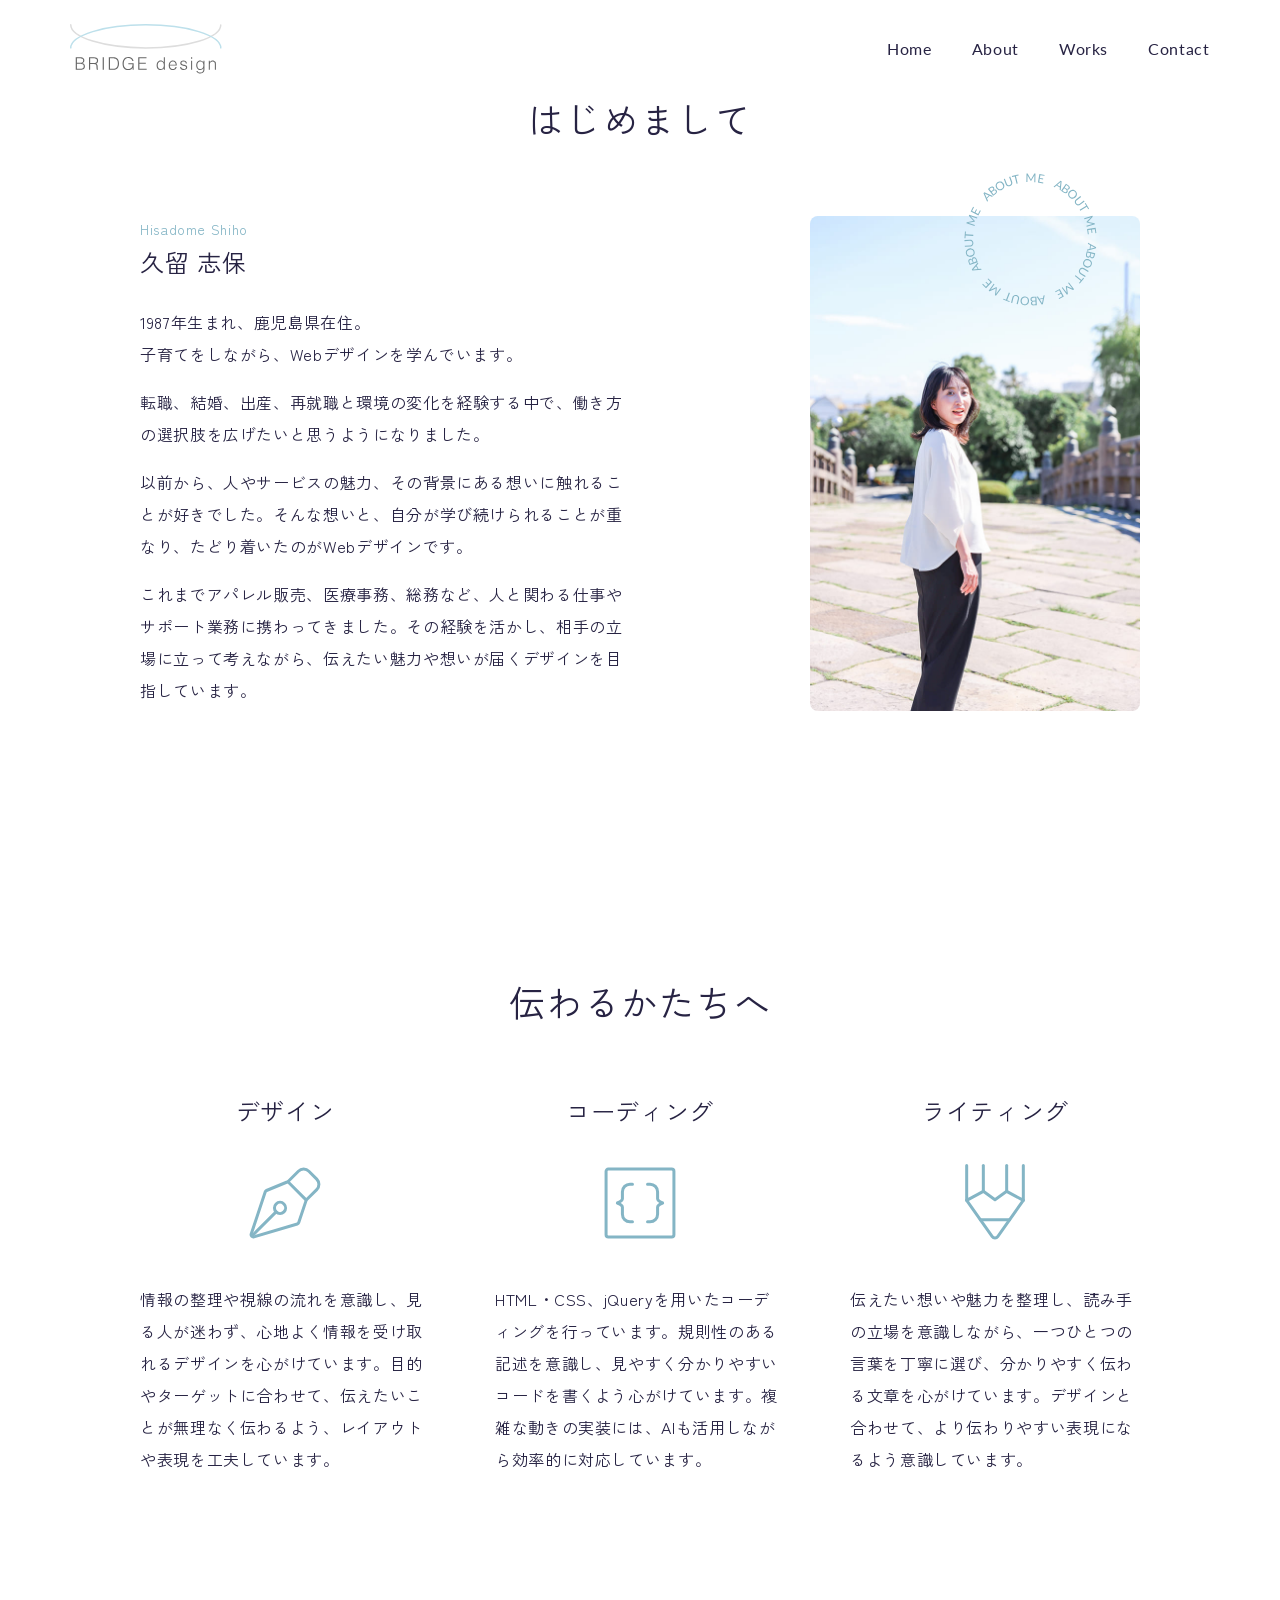
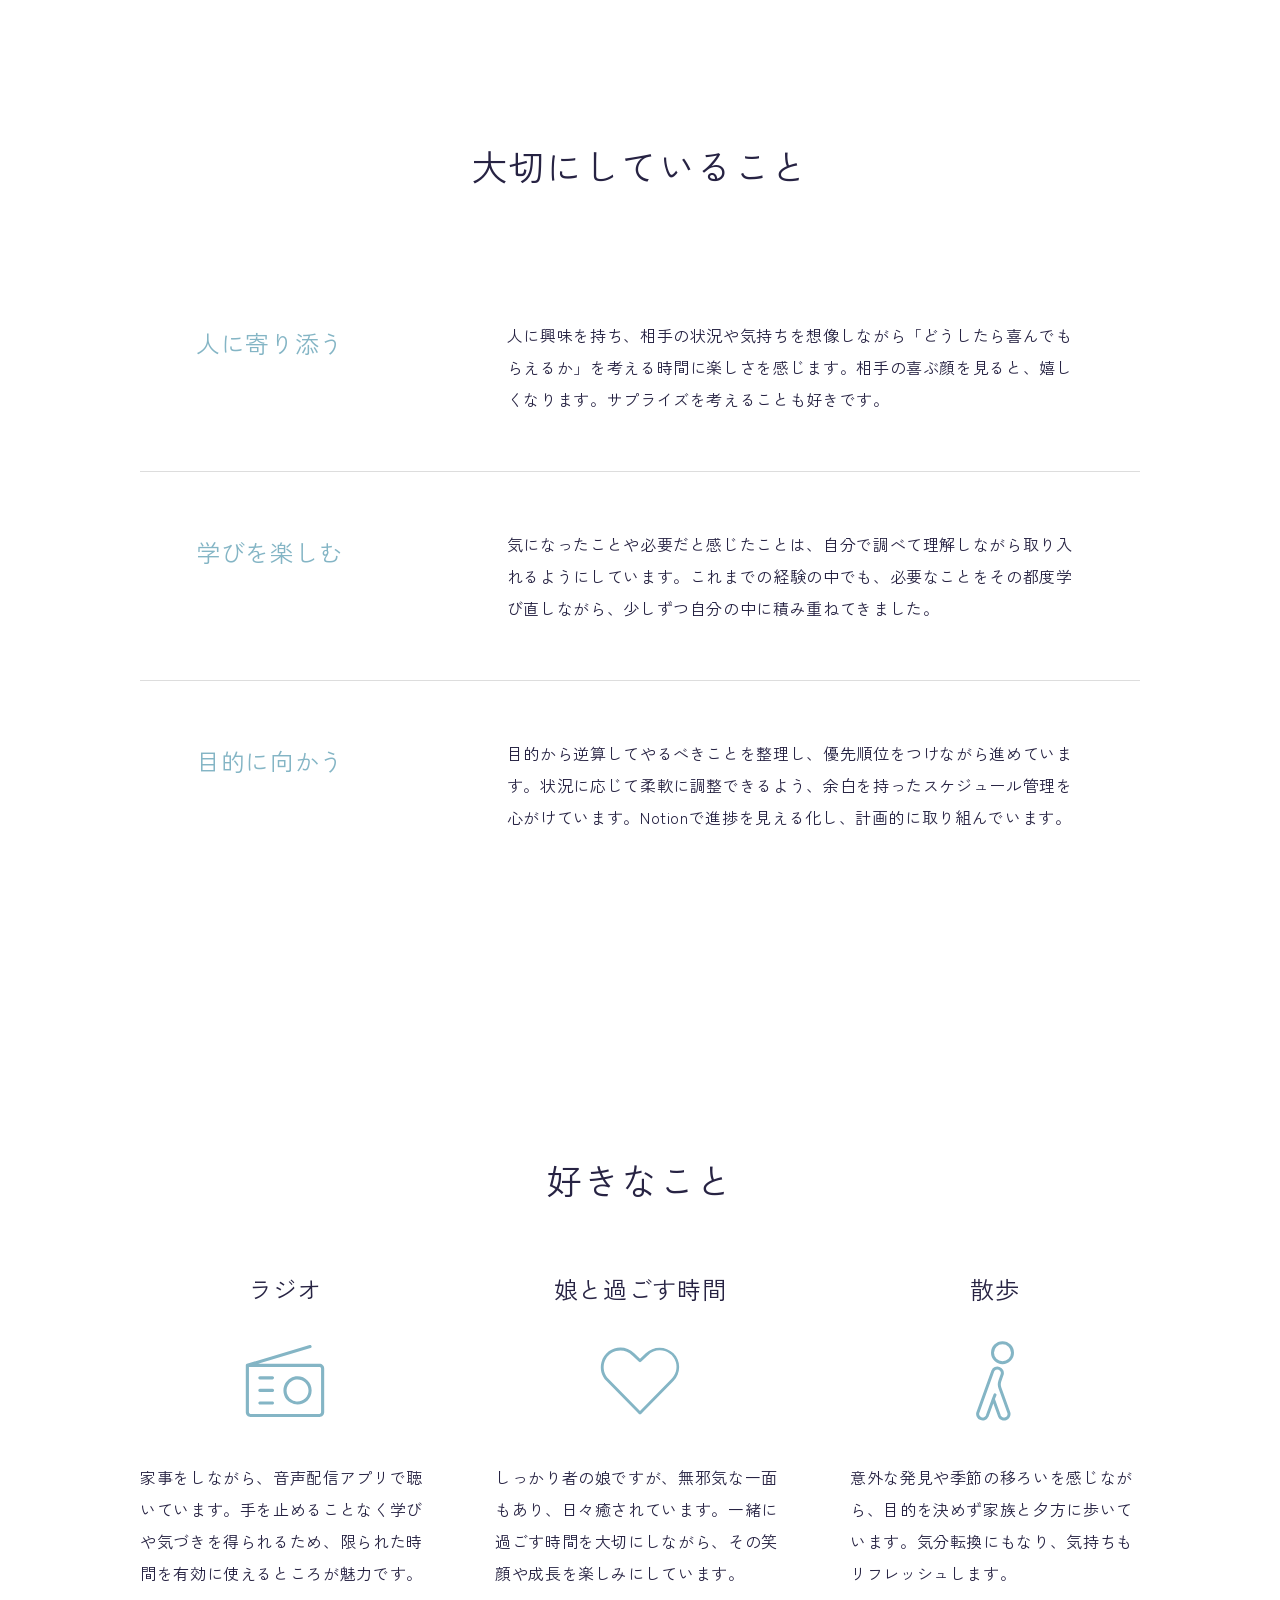
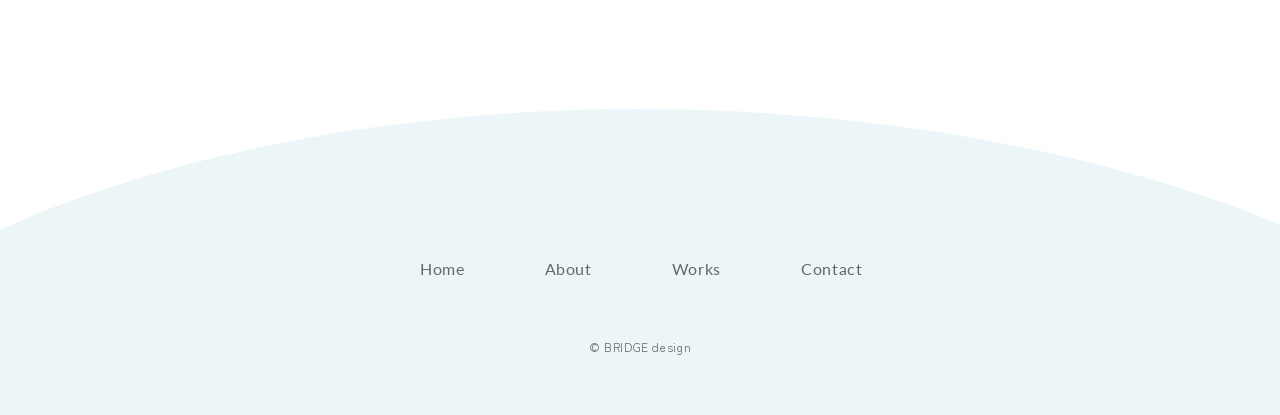
==== about.html @ 91ceded2 "20260708 PC版提出" ====
<!doctype html>
<html lang="ja">
  <head>
    <meta charset="UTF-8" />
    <meta name="viewport" content="width=device-width, initial-scale=1.0" />
    <title>BRIDGE design | portfolio</title>
    <link rel="preconnect" href="https://fonts.googleapis.com" />
    <link rel="preconnect" href="https://fonts.gstatic.com" crossorigin />
    <link rel="preconnect" href="https://fonts.googleapis.com" />
    <link rel="preconnect" href="https://fonts.gstatic.com" crossorigin />
    <link
      href="https://fonts.googleapis.com/css2?family=Lato:wght@300;400&family=Zen+Kaku+Gothic+New:wght@300;400;500&display=swap"
      rel="stylesheet"
    />
    <link rel="stylesheet" href="./css/reset.css" />
    <link rel="stylesheet" href="./css/style.css" />
  </head>

  <body>
    <header id="header">
      <h1 class="logo">
        <a href="./index.html"
          ><img src="./images/logo.svg" alt="BRIDGE design"
        /></a>
      </h1>
      <nav class="header__nav">
        <ul>
          <li><a href="index.html">Home</a></li>
          <li><a href="index.html#about">About</a></li>
          <li><a href="index.html#works">Works</a></li>
          <li><a href="index.html#contact">Contact</a></li>
        </ul>
      </nav>
      <div class="hamberger">
        <span></span>
      </div>
      <nav class="header__nav-sp">
        <ul>
          <li><a href="./index.html">Home</a></li>
          <li><a href="index.html#about">About</a></li>
          <li><a href="index.html#works">Works</a></li>
          <li><a href="index.html#contact">Contact</a></li>
        </ul>
      </nav>
    </header>

    <main>
      <section class="about">
        <h2 class="about__heading">はじめまして</h2>
        <div class="section__inner">
          <div class="about__box02">
            <p class="h3__sub">Hisadome Shiho</p>
            <h3 class="h3__name">久留 志保</h3>
            <p class="about__text02">
              1987年生まれ、鹿児島県在住。<br />子育てをしながら、Webデザインを学んでいます。
            </p>
            <br />
            <p class="about__text02">
              転職、結婚、出産、再就職と環境の変化を経験する中で、働き方の選択肢を広げたいと思うようになりました。
            </p>
            <br />
            <p class="about__text02">
              以前から、人やサービスの魅力、その背景にある想いに触れることが好きでした。そんな想いと、自分が学び続けられることが重なり、たどり着いたのがWebデザインです。
            </p>
            <br />
            <p class="about__text02">
              これまでアパレル販売、医療事務、総務など、人と関わる仕事やサポート業務に携わってきました。その経験を活かし、相手の立場に立って考えながら、伝えたい魅力や想いが届くデザインを目指しています。
            </p>
          </div>
          <img
            class="about__img02"
            src="./images/about02.jpg"
            alt="橋の上で振り返る女性デザイナーの全身写真"
          />
        </div>
        <img class="about__circle" src="./images/circle-about.svg" alt="">
      </section>
      <!-- ここまでabout -->

      <section>
        <h2 class="about__heading">伝わるかたちへ</h2>
        <div class="section__inner">
          <ul class="skill__list">
            <li class="skill__item">
              <h3>デザイン</h3>
              <img src="./images/icon_design.svg" alt="" />
              <p>
                情報の整理や視線の流れを意識し、見る人が迷わず、心地よく情報を受け取れるデザインを心がけています。目的やターゲットに合わせて、伝えたいことが無理なく伝わるよう、レイアウトや表現を工夫しています。
              </p>
            </li>
            <li class="skill__item">
              <h3>コーディング</h3>
              <img src="./images/icon_cording.svg" alt="" />
              <p>
                HTML・CSS、jQueryを用いたコーディングを行っています。規則性のある記述を意識し、見やすく分かりやすいコードを書くよう心がけています。複雑な動きの実装には、AIも活用しながら効率的に対応しています。
              </p>
            </li>
            <li class="skill__item">
              <h3>ライティング</h3>
              <img src="./images/icon_writing.svg" alt="" />
              <p>
                伝えたい想いや魅力を整理し、読み手の立場を意識しながら、一つひとつの言葉を丁寧に選び、分かりやすく伝わる文章を心がけています。デザインと合わせて、より伝わりやすい表現になるよう意識しています。
              </p>
            </li>
          </ul>
        </div>
      </section>
      <!-- ここまでskill -->

      <section>
        <h2 class="about__heading">大切にしていること</h2>
        <div class="section__inner">
          <ul class="important__list">
            <li class="important__item">
              <h3 class="important__h3">人に寄り添う</h3>
              <p>
                人に興味を持ち、相手の状況や気持ちを想像しながら「どうしたら喜んでもらえるか」を考える時間に楽しさを感じます。相手の喜ぶ顔を見ると、嬉しくなります。サプライズを考えることも好きです。
              </p>
            </li>
            <li class="important__item">
              <h3 class="important__h3">学びを楽しむ</h3>
              <p>
                気になったことや必要だと感じたことは、自分で調べて理解しながら取り入れるようにしています。これまでの経験の中でも、必要なことをその都度学び直しながら、少しずつ自分の中に積み重ねてきました。
              </p>
            </li>
            <li class="important__item">
              <h3 class="important__h3">目的に向かう</h3>
              <p>
                目的から逆算してやるべきことを整理し、優先順位をつけながら進めています。状況に応じて柔軟に調整できるよう、余白を持ったスケジュール管理を心がけています。Notionで進捗を見える化し、計画的に取り組んでいます。
              </p>
            </li>
          </ul>
        </div>
      </section>
      <!-- ここまでimportant -->

      <section id="favorite">
        <h2 class="about__heading">好きなこと</h2>
        <div class="section__inner">
          <ul class="favorite__list">
            <li class="favorite__item">
              <h3>ラジオ</h3>
              <img src="./images/icon_radio.svg" alt="" />
              <p>
                家事をしながら、音声配信アプリで聴いています。手を止めることなく学びや気づきを得られるため、限られた時間を有効に使えるところが魅力です。
              </p>
            </li>
            <li class="favorite__item">
              <h3>娘と過ごす時間</h3>
              <img src="./images/icon_heart.svg" alt="" />
              <p>
                しっかり者の娘ですが、無邪気な一面もあり、日々癒されています。一緒に過ごす時間を大切にしながら、その笑顔や成長を楽しみにしています。
              </p>
            </li>
            <li class="favorite__item">
              <h3>散歩</h3>
              <img src="./images/icon_walking.svg" alt="" />
              <p>
                意外な発見や季節の移ろいを感じながら、目的を決めず家族と夕方に歩いています。気分転換にもなり、気持ちもリフレッシュします。
              </p>
            </li>
          </ul>
        </div>
      </section>
      <!-- ここまでfavorite -->
    </main>

    <footer>
      <nav class="footer__nav">
        <ul>
          <li><a href="./index.html">Home</a></li>
          <li><a href="index.html#about">About</a></li>
          <li><a href="index.html#works">Works</a></li>
          <li><a href="index.html#contact">Contact</a></li>
        </ul>
      </nav>
      <p class="copy">©︎ BRIDGE design</p>
    </footer>
  </body>
</html>
---- css/style.css ----
@charset "UTF-8";

/* ====================
common
==================== */

:root {
  --base-color: #fff;
  --main-color: #272343;
  --accent-color: #84b5c5;
}

body {
  font-family: "Zen Kaku Gothic New", sans-serif;
  font-size: 16px;
  line-height: 2;
  letter-spacing: 0.04em;
  color: var(--main-color);
  background-color: var(--base-color);
}

h2 {
  font-family: "Lato", sans-serif;
  font-size: 40px;
  font-weight: 300;
  line-height: 1;
  text-align: center;
  color: var(--main-color);
}

h2::first-letter {
  color: var(--accent-color);
}

/* ------- footer ------- */

footer {
  height: 306px;
  background-image: url(/images/footer_pc.svg);
  background-repeat: no-repeat;
  background-position: center;
  background-size: cover;
}

.footer__nav ul {
  display: flex;
  gap: 80px;
  width: 440px;
  margin: 0 auto;
  padding-top: 152px;
  font-family: "Lato", sans-serif;
  color: #666;
}

.footer__nav li:hover {
  color: var(--accent-color);
}

.copy {
  padding-top: 64px;
  font-family: "Zen Kaku Gothic New", sans-serif;
  font-size: 12px;
  text-align: center;
  color: #666;
}
/* ここまでfooter */

/* ====================
PC index.html
==================== */

/* ------- loading ------- */

.text-loader {
  position: fixed;
  top: 0;
  left: 0;
  width: 100%;
  height: 100%;
  justify-content: center;
  background-color: var(--base-color);
  z-index: 10000;
  font-family: "Lato", sans-serif;
  font-size: 240px;
  font-weight: 300;
  color: var(--accent-color);
  display: flex;
  align-items: center;
  transition:
    opacity 0.5s ease,
    visibility 0.5s ease;
}

.text-loader.is-hidden {
  opacity: 0;
  visibility: hidden;
  pointer-events: none;
}

.text-loader::after {
  content: "";
  width: 24px;
  height: 24px;
  border-radius: 50%;
  background-color: currentColor;
  margin-left: 3px;
  animation: text-dot 2.8s infinite;
}

@keyframes text-dot {
  0%,
  20% {
    opacity: 0;
    transform: translateY(0);
  }
  40% {
    opacity: 1;
    transform: translateY(-5px);
  }
  60% {
    opacity: 1;
    transform: translateY(0);
  }
  80%,
  100% {
    opacity: 0;
  }
}

/* ここまでloading */

/* ------- header ------- */
#header {
  position: fixed;
  top: 0;
  left: 0;
  z-index: 9999;
  display: flex;
  justify-content: space-between;
  align-items: center;
  width: 100%;
  padding: 24px 5.5%;
}

.header__nav ul {
  display: flex;
  gap: 40px;
  font-family: "Lato", sans-serif;
  line-height: 1;
}

.link {
  position: relative;
  display: inline-block;
  /* ↑文字幅ちょうどの要素にする*/
  padding: 8px 0;
  /* ↑クリックしやすくする */
  color: var(--main-color);
}

.link::after {
  content: "";
  /* ↑実体のない箱＝下線 */
  position: absolute;
  left: 50%;
  /* ↑横方向のスタート地点を中心に */
  bottom: -1px;
  width: 0;
  /* ↑最初は見えない＝横幅ゼロ＝線が存在しない状態 */
  height: 1px;
  background-color: var(--accent-color);
  transition: width 0.3s ease;
  /* ↑なめらかに伸びる動き＝幅が 0 → 100% に変わるとき0.3秒かけてスッと広がる */
  transform: translateX(-50%);
  /* ↑-50%戻して真ん中を基準に配置 */
}

/* 下線の横幅を文字全体の幅まで広げる */
.link:hover::after {
  width: 100%;
}

.logo {
  width: 152px;
}

.header__nav-sp {
  display: none;
}

.hamberger {
  display: none;
}
/* ここまでheader */

/* ------- main-visual ------- */

.mv-wrap {
  position: relative;
  max-width: 1280px;
  margin: 100px 5.5% 0;
}

.main-visual {
  position: relative;
  overflow: hidden;
  border-radius: 16px;
  overflow: hidden;

  /* 追加：初期は非表示状態 */
  /* opacity: 0; 
  transform: translateY(30px);
  transition:;
  opacity 1.2s ease,
  transform 1.2s ease;*/
  /* ↑mvがふわっと現れる */
}

/* JSでこのクラスを付与すると表示される */
/* .main-visual.is-visible { 
  opacity: 1;
  transform: translateY(0);
}*/

.main-visual picture,
.main-visual img {
  display: block;
  width: 100%;
  margin-bottom: 362px;
}

.mv__catch-copy {
  display: block;
  background-color: var(--base-color);
  border-radius: 8px;
  padding: 32px 16px;
  color: var(--main-color);
  font-size: 40px;
  font-family: "Zen Kaku Gothic New", sans-serif;
  writing-mode: vertical-lr;
  letter-spacing: 0.04em;
  font-weight: 400;
  position: absolute;
  position: absolute;
  top: 62px;
  right: 65px;
}

.lead {
  position: absolute;
  top: 612px;
  left: -8px;
  z-index: 2;
}

.lead__text {
  font-size: 20px;
  line-height: 3;
  color: #333;
  padding: 20px;
  border-radius: 8px;
  background: #fff;
}

/* ここまでmain-visual */

/* ------- scroll ------- */

.scroll {
  position: absolute;
  top: 650px;
  right: -45px;
  transform: translateY(-50%);
  display: flex;
  flex-direction: column;
  align-items: center;
}

.scroll__text {
  writing-mode: vertical-rl;
  text-orientation: mixed;
  font-family: "Lato", sans-serif;
  font-size: 14px;
  letter-spacing: 0.04em;
  color: #666;
  margin-bottom: 10px;
}

.scroll__line {
  position: relative;
  width: 1px;
  height: 80px;
  overflow: hidden;
}

.scroll__line::before {
  content: "";
  position: absolute;
  top: 0;
  left: 0;
  width: 100%;
  height: 30px;
  background: #666;
  animation: scrollDown 2s ease-in-out infinite;
}

@keyframes scrollDown {
  0% {
    transform: translateY(-30px);
  }

  100% {
    transform: translateY(80px);
  }
}

/* ここまでscroll */

/* ------- about ------- */

#about,
#works {
  margin: 0 auto 272px;
}

.about__content {
  max-width: 1048px;
  margin: 0 auto;
  padding: 0 24px;
}

.about__h2 {
  margin-bottom: 112px;
}

.about__box01 {
  display: flex;
  justify-content: space-between;
  align-items: center;
  padding: 0 32px;
}

.about__box01 div {
  width: 50%;
}

.h3__sub {
  margin-bottom: 14px;
  font-size: 14px;
  line-height: 1;
  color: var(--accent-color);
}

.h3__name {
  margin-bottom: 32px;
  font-family: "Zen Kaku Gothic New", sans-serif;
  font-size: 24px;
  font-weight: 400;
  line-height: 1;
}

.about__text01 {
  line-height: 2;
  margin-bottom: 64px;
}

.about__btn {
  display: flex;
  margin-left: auto;
}

.about__btn-text {
  display: inline-block;
  transition: transform 0.3s ease;
}

.about__btn:hover .about__btn-text {
  transform: translateX(10px);
}

.about__btn img {
  display: block;
  width: 164px;
  margin-top: 8px;
}

.about__img01 {
  width: 32%;
  aspect-ratio: 2/3;
  border-radius: 8px;
}
/* ここまでabout */

/* ------- works ------- */

.works__h2 {
  margin-bottom: 168px;
}

.works__slider01 {
  display: flex;
  align-items: center;
  gap: 32px;
  max-width: 1440px;
  margin: 0 auto 72px;
  padding: 0 24px;
}

.works__list-slick {
  display: block;
  flex: 1; /* スライダーを残り幅いっぱいに広げる */
  min-width: 0; /* flexによる横幅の崩れを防ぐ */
  overflow: hidden; /* はみ出したスライドを隠す */
}

.works__list-slick .slick-slide {
  margin: 0 16px; /* スライド間の余白 */
}

.works__list-slick .slick-list {
  margin: 0 -16px; /* 左右の余白を相殺 */
  overflow: hidden;
}

.works__list-slick img {
  width: 100%;
  aspect-ratio: 3 / 2;
  object-fit: cover;
  border-radius: 8px;
}

.btn__arrow {
  position: relative;
  width: 40px;
  height: 40px;
  flex-shrink: 0; /* 矢印が縮まないようにする */
}

.btn__arrow .works__arrow,
.btn__arrow .hover__arrow {
  position: absolute;
  inset: 0; /* 親要素いっぱいに重ねる */
  width: 40px;
  height: 40px;
  transition: opacity 0.3s ease;
}

/* 通常時 */
.btn__arrow .works__arrow {
  opacity: 1;
}

.btn__arrow .hover__arrow {
  opacity: 0;
}

/* ホバー時 */
.btn__arrow:hover .works__arrow {
  opacity: 0;
}

.btn__arrow:hover .hover__arrow {
  opacity: 1;
}

.btn__primary {
  display: flex;
  justify-content: space-between;
  align-items: center;
  width: 193px;
  height: 48px;
  margin: 0 auto;
  padding: 16px 32px;
  border: 1px solid #84b5c5; /* ホバー時の縁取り用に追加 */
  border-radius: 40px;
  color: var(--base-color);
  background: var(--accent-color);
  transition: 0.3s;
  cursor: pointer; /* buttonはデフォルトでcursor: pointerだが明示しておくと安心 */
}

.btn__primary .btn__text {
  color: var(--base-color);
  transition: 0.3s;
}

.btn__primary img {
  width: 30px;
}

/* ホバー時 */
.btn__primary:hover {
  background: var(--base-color);
}

.btn__primary:hover .btn__text {
  color: var(--accent-color);
}

/* SVG切り替え */
.btn__primary .icon-blue {
  display: none;
}

.btn__primary:hover .icon-white {
  display: none;
}

.btn__primary:hover .icon-blue {
  display: block;
}

/* ここまでworks */

/* ------- contact ------- */

#contact {
  margin: 0 auto 152px;
}

.contact__content {
  max-width: 648px;
  margin: 0 auto;
  padding: 0 24px;
}

.contact__h2 {
  margin-bottom: 137px;
}

.contact__content p {
  line-height: 2;
  text-align: center;
  margin-bottom: 48px;
}

.form__group {
  display: flex;
  flex-direction: column;
  margin-bottom: 40px;
}

.form__group:nth-of-type(4) {
  margin-bottom: 72px;
}

label {
  margin-bottom: 8px;
}

input {
  padding: 10px 16px;
}
/* ここまでcontact */

/* ------- サンクスページ ------- */

.thanks {
  display: flex;
  flex-direction: column;
  align-items: center;
  justify-content: center;
  height: 100vh;
}

.thanks__h2 {
  margin: 120px 0 88px;
}

.thanks p {
  font-size: 24px;
  line-height: 2;
  text-align: center;
}

.thanks__text {
  display: flex;
  flex-direction: column;
  gap: 64px;
  margin-bottom: 64px;
}

.thanks img {
  display: block;
  width: 166px;
  height: 152px;
  margin: 0 auto;
}

/* ここまでサンクスページ */

/* ====================
PC about.html
==================== */

section {
  margin: 0 auto 272px;
}

.section__inner {
  max-width: 1048px;
  margin: 0 auto;
  padding: 0 24px;
  display: flex;
  justify-content: space-between;
  align-items: center;
}

/* ------- about ------- */

.about {
  margin-top: 100px;
}

.about__heading {
  font-family: "Zen Kaku Gothic New", sans-serif;
  font-size: 36px;
  font-weight: 400;
  line-height: 1;
  letter-spacing: 0.04em;
  color: var(--main-color);
  margin-bottom: 80px;
}

.about__heading:first-letter {
  color: var(--main-color);
}

.about__box02 {
  width: 49%;
}

.about__text02 {
  line-height: 2;
  margin-bottom: 0;
}

.about__img02 {
  width: 33%;
  aspect-ratio: 2/3;
  border-radius: 8px;
  position: relative;
}

.about__circle {
  width: 139px;
  height: 139px;
  position: absolute;
  top: 170px;
  right: 180px;
  animation: rotate 15s linear infinite;
}

@keyframes rotate {
  from {
    transform: rotate(0deg);
  }
  to {
    transform: rotate(360deg);
  }
}

/* ここまでabout */

/* ------- skill ------- */

.skill__list {
  display: flex;
  justify-content: space-between;
}

.skill__item {
  width: 29%;
}

.skill__item h3 {
  font-size: 24px;
  font-weight: 400;
  line-height: 1;
  margin-bottom: 40px;
  text-align: center;
}

.skill__item img {
  width: 100%;
  height: 80px;
  margin-bottom: 40px;
}

.skill__item p {
  line-height: 2;
}

/* ここまでskill */

/* ------- important ------- */

.important__item {
  display: flex;
  justify-content: space-between;
  padding: 56px;
  border-bottom: 1px solid #ddd;
}

.important__item:last-of-type {
  border-bottom: none;
}

.important__h3 {
  color: var(--accent-color);
  font-size: 24px;
  font-weight: 400;
  line-height: 2;
  width: 18%;
}

.important__item p {
  line-height: 2;
  width: 65%;
}

/* ここまでimportant */

/* ------- favorite ------- */

#favorite {
  margin: 0 auto 120px;
}

.favorite__list {
  display: flex;
  justify-content: space-between;
}

.favorite__item {
  width: 29%;
}

.favorite__item h3 {
  font-size: 24px;
  font-weight: 400;
  line-height: 1;
  margin-bottom: 40px;
  text-align: center;
}

.favorite__item img {
  width: 100%;
  height: 80px;
  margin-bottom: 40px;
}

.favorite__item p {
  line-height: 2;
}

/* ここまでfavorite */

/* ====================
PC works.html
==================== */

.works__all {
  max-width: 1048px;
  margin: 0 auto;
  display: flex;
  padding: 0 24px;
}

.works__heading {
  margin: 220px 0 112px;
}

.menu__list {
  position: fixed;
  top: 400px;
  left: 223px;
  display: flex;
  flex-direction: column;
  gap: 48px;
}

.menu__list li:hover {
  color: var(--accent-color);
}

.menu__title {
  color: var(--accent-color);
  font-size: 24px;
  font-weight: 400;
  margin-bottom: 40px;
}

.works__list {
  width: 100%;
  display: block;
  margin: 0 auto;
}

.works__list img {
  width: 100%;
  margin-bottom: 32px;
}

.mockup__link {
  display: block;
  overflow: hidden;
  height: 433px; /* 高さを固定 */
}

.mockup__link img {
  width: 100%;
  height: 100%;
  object-fit: cover; /* 縦横比を保ちながら枠を埋める */
  border-radius: 16px;
  transition: transform 0.3s ease;
}

.mockup__link:hover img {
  width: 100%;
  transform: scale(1.1);
}

.works__list p:not(.works__title) {
  line-height: 1;
  text-align: center;
  margin: 32px 0 120px;
}

.works__title {
  text-align: center;
  margin-top: 32px;
}

.works__list p:nth-of-type(4) {
  margin-bottom: 0;
}

.works__content {
  display: flex;
  flex-direction: column;
  gap: 168px;
  width: 65%;
  margin: 0 auto 144px;
}

.works__h1 {
  position: fixed;
  top: 380px;
  right: 210px;
  color: var(--accent-color);
  font-family: "Lato", sans-serif;
  font-size: 64px;
  font-weight: 300;
  writing-mode: vertical-lr;
  line-height: 1;
}

/* ====================
PC works 個別ページ
==================== */

/* ------- bridge-design ------- */

.works__slider02 {
  max-width: 1000px;
  margin: 0 auto 72px;
  border-radius: 16px;
}

.slick-initialized .slick-slide {
  border-radius: 16px;
}

/* ドット全体の配置 */
.slick-dots {
  display: flex;
  justify-content: center;
  gap: 32px;
  margin-top: 24px;
  padding: 0;
  list-style: none;
}

/* 各ドットのli要素 */
.slick-dots li {
  width: auto;
  height: auto;
  margin: 0;
}

/* デフォルトのbutton文字（数字）を消す */
.slick-dots li button {
  width: 10px;
  height: 10px;
  padding: 0;
  border-radius: 50%;
  background-color: #ddd;
  border: none;
  text-indent: -9999px; /* 中の数字を見えなくする */
  cursor: pointer;
  transition: background-color 0.3s ease;
}

/* デフォルトで付いている::before の飾り文字を消す */
.slick-dots li button::before {
  content: none;
}

/* アクティブなドットの色を変える */
.slick-dots li.slick-active button {
  background-color: #84b5c5;
}

/* ホバー時 */
.slick-dots li button:hover {
  background-color: #ddd;
}

.works__wrapper {
  max-width: 1048px;
  margin: 0 auto 48px;
  padding: 0 24px;
}

.works__item {
  display: flex;
  justify-content: space-between;
  padding: 48px;
  border-bottom: 1px solid #ddd;
}

dt {
  color: var(--accent-color);
  font-size: 20px;
  width: 20%;
  line-height: 2;
}

dd {
  width: 76%;
  line-height: 2;
}

.works__h3 {
  font-size: 24px;
  font-weight: 400;
  padding: 120px 0 48px;
  border-bottom: 1px solid #ddd;
}

.works__item:last-of-type {
  border-bottom: none;
}

.btn__secondary {
  display: flex;
  justify-content: space-between;
  align-items: center;
  width: 210px;
  height: 48px;
  margin: 0 auto 144px;
  padding: 16px 32px;
  border: 1px solid #84b5c5; /* ホバー時の縁取り用に追加 */
  border-radius: 40px;
  color: var(--accent-color);
  background: #fff;
  transition: 0.3s;
}

.btn__secondary img {
  width: 30px;
}

/* ホバー時 */
.btn__secondary:hover {
  background: #84b5c5;
}

.btn__secondary:hover a {
  color: var(--base-color);
}

/* SVG切り替え */
.btn__secondary .icon-white {
  display: none;
}

.btn__secondary:hover .icon-blue {
  display: none;
}

.btn__secondary:hover .icon-white {
  display: block;
}

/* ここまでbridge-design */

/* ------- website共通 ------- */

.works__scroll {
  display: flex;
  flex-direction: column;
  gap: 24px;
  width: 63px;
  margin: 0 auto 64px;
}

.works__scroll p {
  color: #666;
  font-size: 24px;
  line-height: 1;
}

.works__scroll img {
  width: 50px;
  height: 50px;
}

.scroll__img {
  max-width: 1000px;
  margin: 0 auto 120px;
  display: flex;
  gap: 96px;
}

.scroll__pc-wrap {
  border-radius: 20px;
  border: solid 10px #f2f2f2;
  aspect-ratio: 640 / 700;
  width: 73vw;
  overflow-y: scroll; /* スクロールは親(div)に指定 */
}

.scroll__sp-wrap {
  border-radius: 20px;
  border: solid 10px #f2f2f2;
  aspect-ratio: 270 / 700;
  width: 29vw;
  overflow-y: scroll; /* スクロールは親(div)に指定 */
}

.scroll__pc,
.scroll__sp {
  width: 100%;
  height: auto; /* 画像本来の縦横比を維持 → 枠より高くなる */
  display: block;
}

/* ここまでwebsite共通 */

/* ------- banner共通 ------- */

.mockup__banner {
  display: block;
  max-width: 1000px;
  border-radius: 16px;
  overflow: hidden;
  margin: 0 auto 72px;
}

.banner__rectangle,
.banner__square {
  display: block;
  max-width: 60%;
  margin: 0 auto 120px;
}

.banner__square {
  max-width: 35%;
}

/* ここまでbanner */

/* ====================
タブレット works.html
==================== */

@media (max-width: 1024px) {
  

}
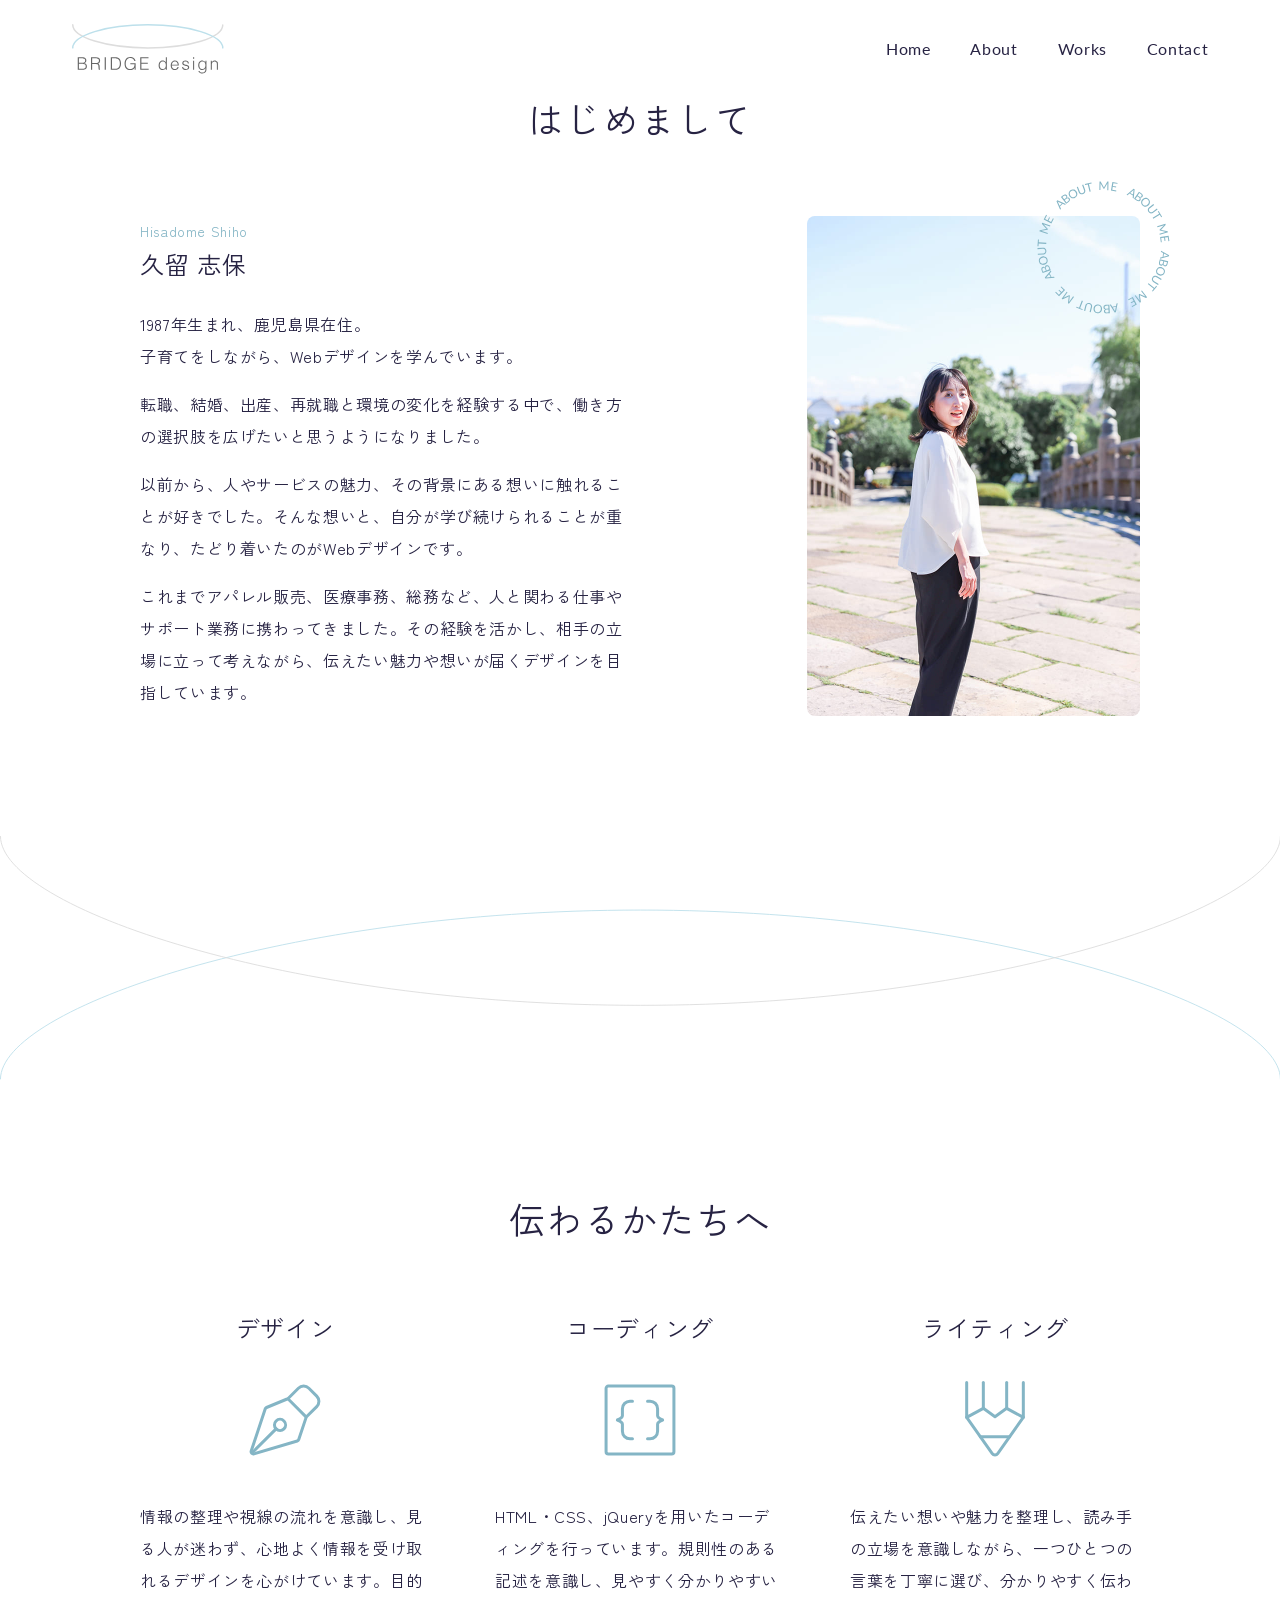
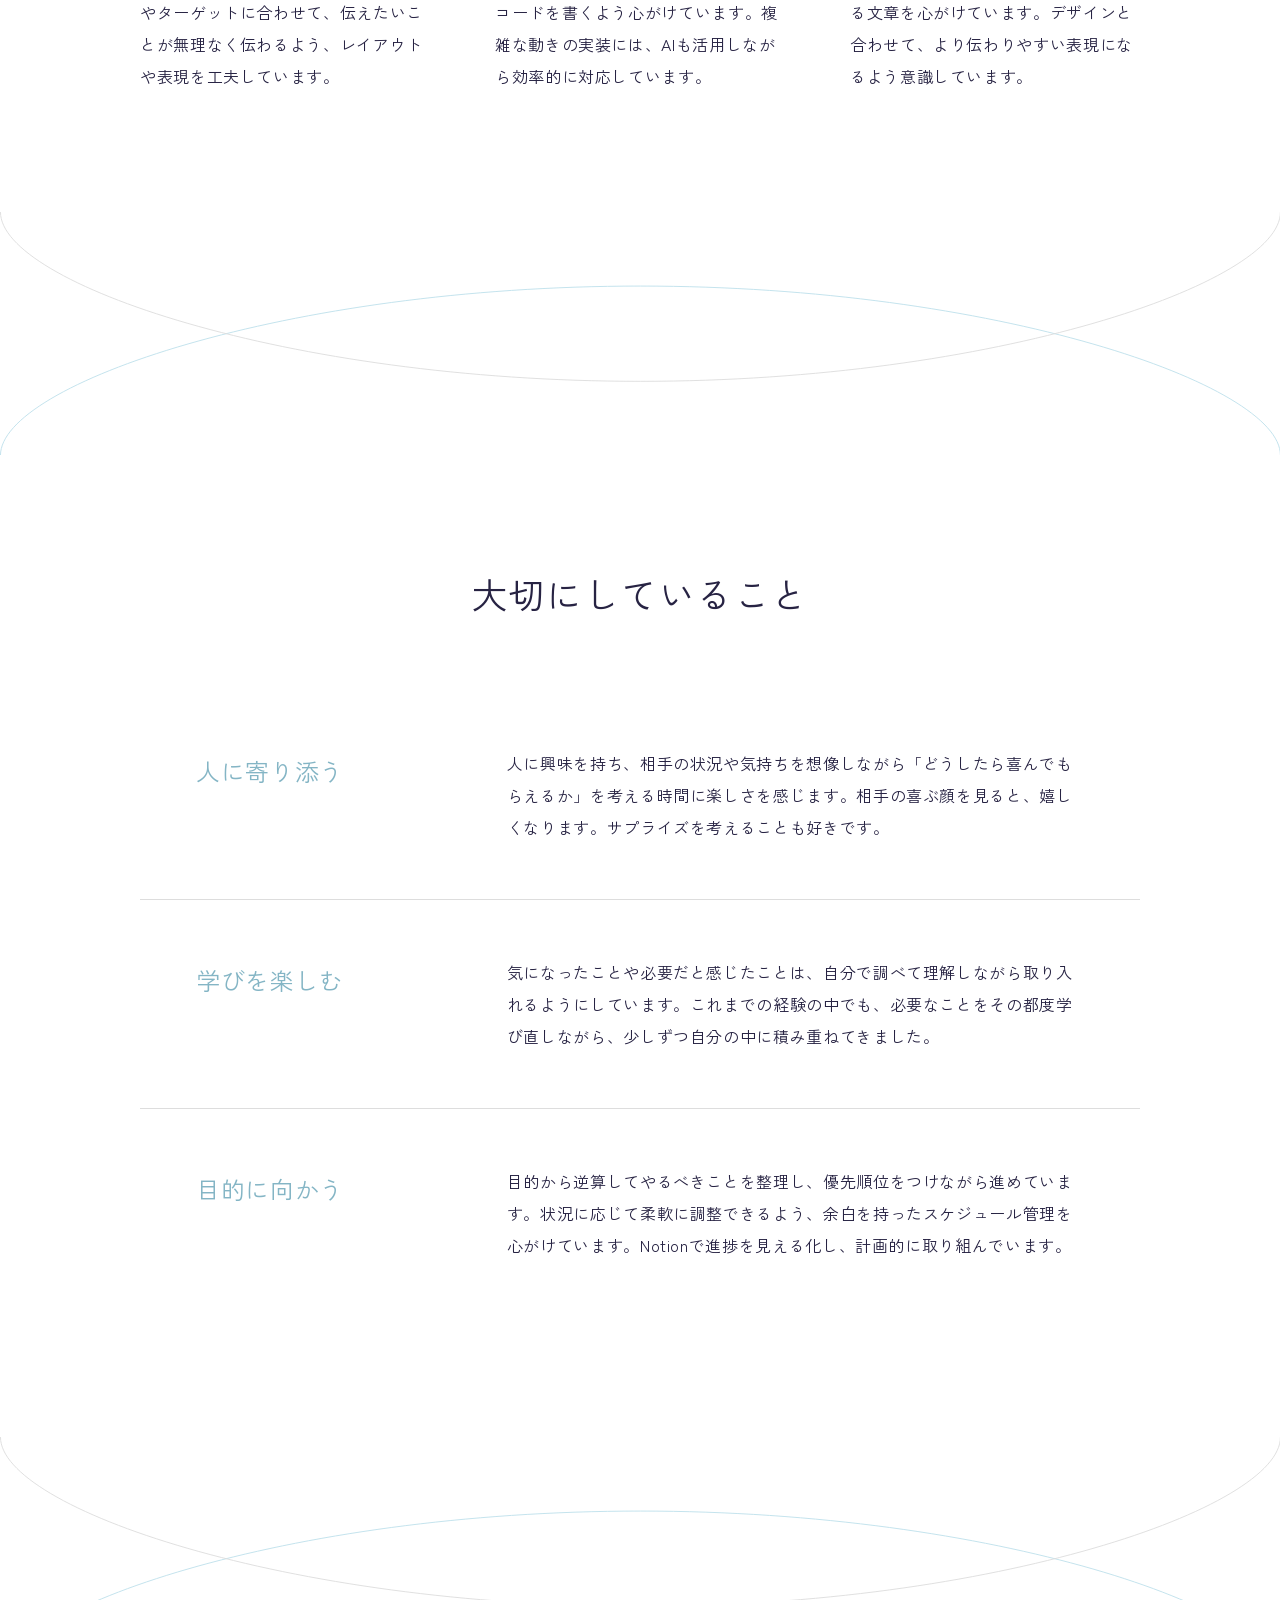
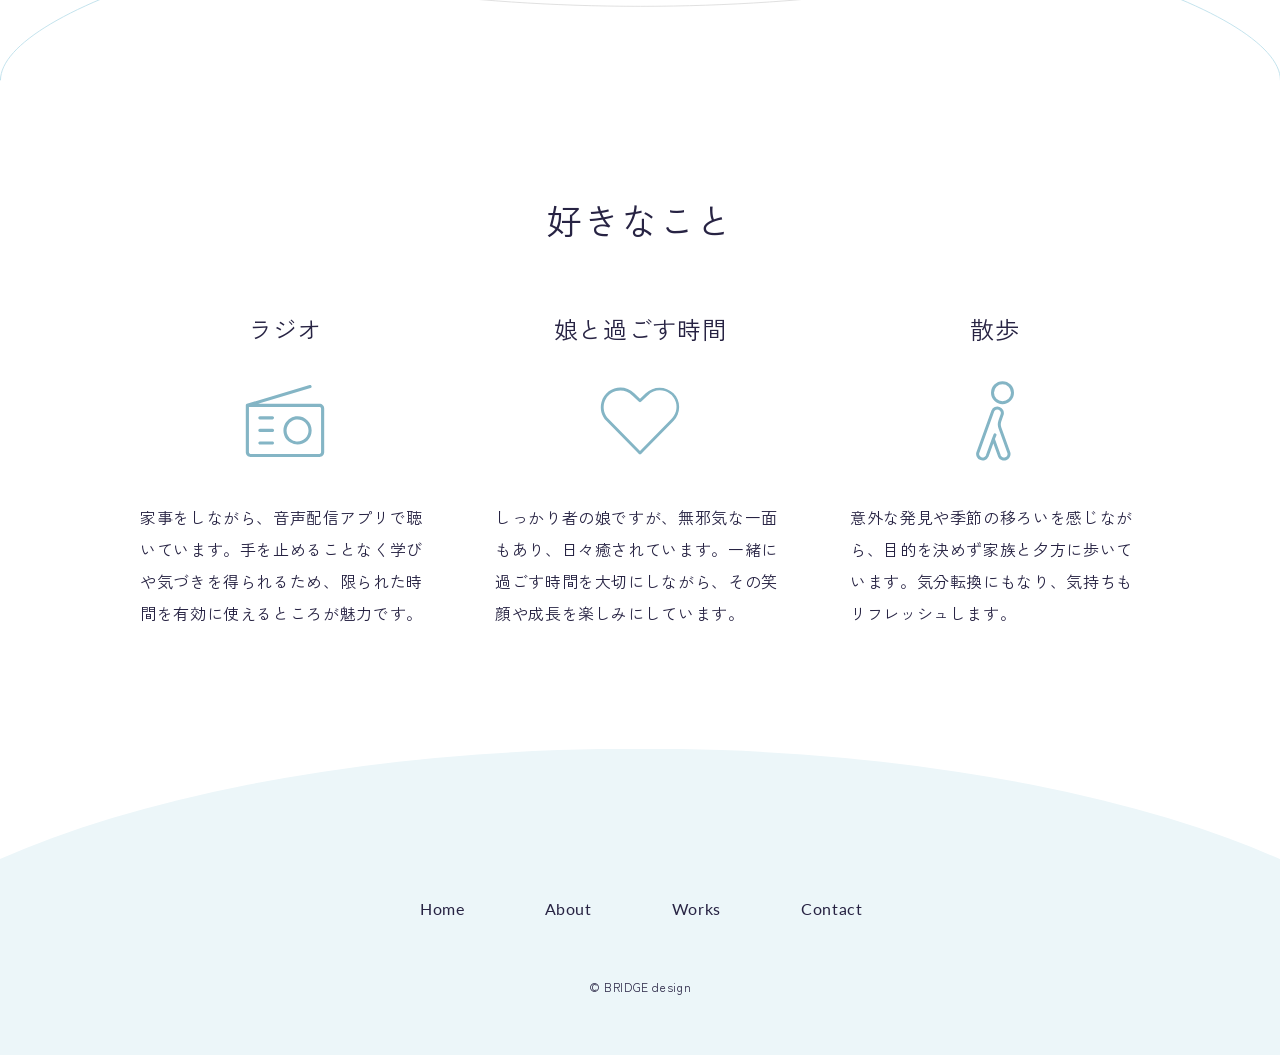
==== commit ab68af10: "20260717 SP版提出" ====
--- a/about.html
+++ b/about.html
@@ -14,9 +14,15 @@
     />
     <link rel="stylesheet" href="./css/reset.css" />
     <link rel="stylesheet" href="./css/style.css" />
+
+    <!-- fade-inのCDN -->
+    <link href="https://unpkg.com/aos@2.3.1/dist/aos.css" rel="stylesheet" />
+    <script src="https://unpkg.com/aos@2.3.1/dist/aos.js"></script>
+    <link rel="stylesheet" href="./css/style.css" />
   </head>
 
   <body>
+    <div id="cursor"></div>
     <header id="header">
       <h1 class="logo">
         <a href="./index.html"
@@ -25,141 +31,238 @@
       </h1>
       <nav class="header__nav">
         <ul>
-          <li><a href="index.html">Home</a></li>
-          <li><a href="index.html#about">About</a></li>
-          <li><a href="index.html#works">Works</a></li>
-          <li><a href="index.html#contact">Contact</a></li>
+          <li class="link"><a href="./index.html">Home</a></li>
+          <li class="link"><a href="./about.html">About</a></li>
+          <li class="link"><a href="./works.html">Works</a></li>
+          <li class="link"><a href="./index.html#contact">Contact</a></li>
         </ul>
       </nav>
-      <div class="hamberger">
+      <div class="hamburger">
         <span></span>
       </div>
       <nav class="header__nav-sp">
         <ul>
           <li><a href="./index.html">Home</a></li>
-          <li><a href="index.html#about">About</a></li>
-          <li><a href="index.html#works">Works</a></li>
-          <li><a href="index.html#contact">Contact</a></li>
+          <li><a href="./about.html">About</a></li>
+          <li><a href="./works.html">Works</a></li>
+          <li><a href="./index.html#contact">Contact</a></li>
         </ul>
       </nav>
     </header>
+    <!-- ここまでheader -->
 
     <main>
       <section class="about">
-        <h2 class="about__heading">はじめまして</h2>
-        <div class="section__inner">
-          <div class="about__box02">
-            <p class="h3__sub">Hisadome Shiho</p>
-            <h3 class="h3__name">久留 志保</h3>
-            <p class="about__text02">
-              1987年生まれ、鹿児島県在住。<br />子育てをしながら、Webデザインを学んでいます。
-            </p>
-            <br />
-            <p class="about__text02">
-              転職、結婚、出産、再就職と環境の変化を経験する中で、働き方の選択肢を広げたいと思うようになりました。
-            </p>
-            <br />
-            <p class="about__text02">
-              以前から、人やサービスの魅力、その背景にある想いに触れることが好きでした。そんな想いと、自分が学び続けられることが重なり、たどり着いたのがWebデザインです。
-            </p>
-            <br />
-            <p class="about__text02">
-              これまでアパレル販売、医療事務、総務など、人と関わる仕事やサポート業務に携わってきました。その経験を活かし、相手の立場に立って考えながら、伝えたい魅力や想いが届くデザインを目指しています。
-            </p>
+        <div data-aos="fade-up" data-aos-duration="1500">
+          <h2 class="about__heading">はじめまして</h2>
+          <div class="section__inner">
+            <div class="about__box02">
+              <p class="h3__sub">Hisadome Shiho</p>
+              <h3 class="h3__name">久留 志保</h3>
+              <p class="about__text02">
+                1987年生まれ、鹿児島県在住。<br />子育てをしながら、Webデザインを学んでいます。
+              </p>
+              <br />
+              <p class="about__text02">
+                転職、結婚、出産、再就職と環境の変化を経験する中で、働き方の選択肢を広げたいと思うようになりました。
+              </p>
+              <br />
+              <p class="about__text02">
+                以前から、人やサービスの魅力、その背景にある想いに触れることが好きでした。そんな想いと、自分が学び続けられることが重なり、たどり着いたのがWebデザインです。
+              </p>
+              <br />
+              <p class="about__text02">
+                これまでアパレル販売、医療事務、総務など、人と関わる仕事やサポート業務に携わってきました。その経験を活かし、相手の立場に立って考えながら、伝えたい魅力や想いが届くデザインを目指しています。
+              </p>
+            </div>
+            <div class="about__circle">
+              <img
+                class="about__img02"
+                src="./images/about02.jpg"
+                alt="橋の上で振り返る女性デザイナーの全身写真"
+              />
+              <div class="circle">
+                <img src="./images/circle-about.svg" alt="" />
+              </div>
+            </div>
           </div>
-          <img
-            class="about__img02"
-            src="./images/about02.jpg"
-            alt="橋の上で振り返る女性デザイナーの全身写真"
-          />
         </div>
-        <img class="about__circle" src="./images/circle-about.svg" alt="">
       </section>
       <!-- ここまでabout -->
 
+      <div class="arch-wrap">
+        <svg
+          width="1440"
+          height="274"
+          viewBox="0 0 1440 274"
+          fill="none"
+          xmlns="http://www.w3.org/2000/svg"
+        >
+          <path
+            class="arch-blue"
+            d="M1440.5 273.328C1440.5 193.624 1118.14 83.3281 720.5 83.3281C322.856 83.3281 0.5 193.624 0.5 273.328"
+            stroke="#BDE0EB"
+            stroke-width="1"
+            stroke-linecap="round"
+            pathLength="1"
+          />
+          <path
+            class="arch-grey"
+            d="M1440.5 0.5C1440.5 80.2037 1118.14 190.5 720.5 190.5C322.856 190.5 0.5 80.2037 0.5 0.5"
+            stroke="#DDDDDD"
+            stroke-width="1"
+            stroke-linecap="round"
+            pathLength="1"
+          />
+        </svg>
+      </div>
+      <!-- ここまでarch-wrap -->
+
       <section>
-        <h2 class="about__heading">伝わるかたちへ</h2>
-        <div class="section__inner">
-          <ul class="skill__list">
-            <li class="skill__item">
-              <h3>デザイン</h3>
-              <img src="./images/icon_design.svg" alt="" />
-              <p>
-                情報の整理や視線の流れを意識し、見る人が迷わず、心地よく情報を受け取れるデザインを心がけています。目的やターゲットに合わせて、伝えたいことが無理なく伝わるよう、レイアウトや表現を工夫しています。
-              </p>
-            </li>
-            <li class="skill__item">
-              <h3>コーディング</h3>
-              <img src="./images/icon_cording.svg" alt="" />
-              <p>
-                HTML・CSS、jQueryを用いたコーディングを行っています。規則性のある記述を意識し、見やすく分かりやすいコードを書くよう心がけています。複雑な動きの実装には、AIも活用しながら効率的に対応しています。
-              </p>
-            </li>
-            <li class="skill__item">
-              <h3>ライティング</h3>
-              <img src="./images/icon_writing.svg" alt="" />
-              <p>
-                伝えたい想いや魅力を整理し、読み手の立場を意識しながら、一つひとつの言葉を丁寧に選び、分かりやすく伝わる文章を心がけています。デザインと合わせて、より伝わりやすい表現になるよう意識しています。
-              </p>
-            </li>
-          </ul>
+        <div data-aos="fade-up" data-aos-duration="1500">
+          <h2 class="about__heading">伝わるかたちへ</h2>
+          <div class="section__inner">
+            <ul class="skill__list">
+              <li class="skill__item">
+                <h3>デザイン</h3>
+                <img src="./images/icon_design.svg" alt="" />
+                <p>
+                  情報の整理や視線の流れを意識し、見る人が迷わず、心地よく情報を受け取れるデザインを心がけています。目的やターゲットに合わせて、伝えたいことが無理なく伝わるよう、レイアウトや表現を工夫しています。
+                </p>
+              </li>
+              <li class="skill__item">
+                <h3>コーディング</h3>
+                <img src="./images/icon_cording.svg" alt="" />
+                <p>
+                  HTML・CSS、jQueryを用いたコーディングを行っています。規則性のある記述を意識し、見やすく分かりやすいコードを書くよう心がけています。複雑な動きの実装には、AIも活用しながら効率的に対応しています。
+                </p>
+              </li>
+              <li class="skill__item">
+                <h3>ライティング</h3>
+                <img src="./images/icon_writing.svg" alt="" />
+                <p>
+                  伝えたい想いや魅力を整理し、読み手の立場を意識しながら、一つひとつの言葉を丁寧に選び、分かりやすく伝わる文章を心がけています。デザインと合わせて、より伝わりやすい表現になるよう意識しています。
+                </p>
+              </li>
+            </ul>
+          </div>
         </div>
       </section>
       <!-- ここまでskill -->
 
+      <div class="arch-wrap">
+        <svg
+          width="1440"
+          height="274"
+          viewBox="0 0 1440 274"
+          fill="none"
+          xmlns="http://www.w3.org/2000/svg"
+        >
+          <path
+            class="arch-blue"
+            d="M1440.5 273.328C1440.5 193.624 1118.14 83.3281 720.5 83.3281C322.856 83.3281 0.5 193.624 0.5 273.328"
+            stroke="#BDE0EB"
+            stroke-width="1"
+            stroke-linecap="round"
+            pathLength="1"
+          />
+          <path
+            class="arch-grey"
+            d="M1440.5 0.5C1440.5 80.2037 1118.14 190.5 720.5 190.5C322.856 190.5 0.5 80.2037 0.5 0.5"
+            stroke="#DDDDDD"
+            stroke-width="1"
+            stroke-linecap="round"
+            pathLength="1"
+          />
+        </svg>
+      </div>
+      <!-- ここまでarch-wrap -->
+
       <section>
-        <h2 class="about__heading">大切にしていること</h2>
-        <div class="section__inner">
-          <ul class="important__list">
-            <li class="important__item">
-              <h3 class="important__h3">人に寄り添う</h3>
-              <p>
-                人に興味を持ち、相手の状況や気持ちを想像しながら「どうしたら喜んでもらえるか」を考える時間に楽しさを感じます。相手の喜ぶ顔を見ると、嬉しくなります。サプライズを考えることも好きです。
-              </p>
-            </li>
-            <li class="important__item">
-              <h3 class="important__h3">学びを楽しむ</h3>
-              <p>
-                気になったことや必要だと感じたことは、自分で調べて理解しながら取り入れるようにしています。これまでの経験の中でも、必要なことをその都度学び直しながら、少しずつ自分の中に積み重ねてきました。
-              </p>
-            </li>
-            <li class="important__item">
-              <h3 class="important__h3">目的に向かう</h3>
-              <p>
-                目的から逆算してやるべきことを整理し、優先順位をつけながら進めています。状況に応じて柔軟に調整できるよう、余白を持ったスケジュール管理を心がけています。Notionで進捗を見える化し、計画的に取り組んでいます。
-              </p>
-            </li>
-          </ul>
+        <div data-aos="fade-up" data-aos-duration="1500">
+          <h2 class="about__heading">大切にしていること</h2>
+          <div class="section__inner">
+            <ul class="important__list">
+              <li class="important__item">
+                <h3 class="important__h3">人に寄り添う</h3>
+                <p>
+                  人に興味を持ち、相手の状況や気持ちを想像しながら「どうしたら喜んでもらえるか」を考える時間に楽しさを感じます。相手の喜ぶ顔を見ると、嬉しくなります。サプライズを考えることも好きです。
+                </p>
+              </li>
+              <li class="important__item">
+                <h3 class="important__h3">学びを楽しむ</h3>
+                <p>
+                  気になったことや必要だと感じたことは、自分で調べて理解しながら取り入れるようにしています。これまでの経験の中でも、必要なことをその都度学び直しながら、少しずつ自分の中に積み重ねてきました。
+                </p>
+              </li>
+              <li class="important__item">
+                <h3 class="important__h3">目的に向かう</h3>
+                <p>
+                  目的から逆算してやるべきことを整理し、優先順位をつけながら進めています。状況に応じて柔軟に調整できるよう、余白を持ったスケジュール管理を心がけています。Notionで進捗を見える化し、計画的に取り組んでいます。
+                </p>
+              </li>
+            </ul>
+          </div>
         </div>
       </section>
       <!-- ここまでimportant -->
 
+      <div class="arch-wrap">
+        <svg
+          width="1440"
+          height="274"
+          viewBox="0 0 1440 274"
+          fill="none"
+          xmlns="http://www.w3.org/2000/svg"
+        >
+          <path
+            class="arch-blue"
+            d="M1440.5 273.328C1440.5 193.624 1118.14 83.3281 720.5 83.3281C322.856 83.3281 0.5 193.624 0.5 273.328"
+            stroke="#BDE0EB"
+            stroke-width="1"
+            stroke-linecap="round"
+            pathLength="1"
+          />
+          <path
+            class="arch-grey"
+            d="M1440.5 0.5C1440.5 80.2037 1118.14 190.5 720.5 190.5C322.856 190.5 0.5 80.2037 0.5 0.5"
+            stroke="#DDDDDD"
+            stroke-width="1"
+            stroke-linecap="round"
+            pathLength="1"
+          />
+        </svg>
+      </div>
+      <!-- ここまでarch-wrap -->
+
       <section id="favorite">
-        <h2 class="about__heading">好きなこと</h2>
-        <div class="section__inner">
-          <ul class="favorite__list">
-            <li class="favorite__item">
-              <h3>ラジオ</h3>
-              <img src="./images/icon_radio.svg" alt="" />
-              <p>
-                家事をしながら、音声配信アプリで聴いています。手を止めることなく学びや気づきを得られるため、限られた時間を有効に使えるところが魅力です。
-              </p>
-            </li>
-            <li class="favorite__item">
-              <h3>娘と過ごす時間</h3>
-              <img src="./images/icon_heart.svg" alt="" />
-              <p>
-                しっかり者の娘ですが、無邪気な一面もあり、日々癒されています。一緒に過ごす時間を大切にしながら、その笑顔や成長を楽しみにしています。
-              </p>
-            </li>
-            <li class="favorite__item">
-              <h3>散歩</h3>
-              <img src="./images/icon_walking.svg" alt="" />
-              <p>
-                意外な発見や季節の移ろいを感じながら、目的を決めず家族と夕方に歩いています。気分転換にもなり、気持ちもリフレッシュします。
-              </p>
-            </li>
-          </ul>
+        <div data-aos="fade-up" data-aos-duration="1500">
+          <h2 class="about__heading">好きなこと</h2>
+          <div class="section__inner">
+            <ul class="favorite__list">
+              <li class="favorite__item">
+                <h3>ラジオ</h3>
+                <img src="./images/icon_radio.svg" alt="" />
+                <p>
+                  家事をしながら、音声配信アプリで聴いています。手を止めることなく学びや気づきを得られるため、限られた時間を有効に使えるところが魅力です。
+                </p>
+              </li>
+              <li class="favorite__item">
+                <h3>娘と過ごす時間</h3>
+                <img src="./images/icon_heart.svg" alt="" />
+                <p>
+                  しっかり者の娘ですが、無邪気な一面もあり、日々癒されています。一緒に過ごす時間を大切にしながら、その笑顔や成長を楽しみにしています。
+                </p>
+              </li>
+              <li class="favorite__item">
+                <h3>散歩</h3>
+                <img src="./images/icon_walking.svg" alt="" />
+                <p>
+                  意外な発見や季節の移ろいを感じながら、目的を決めず家族と夕方に歩いています。気分転換にもなり、気持ちもリフレッシュします。
+                </p>
+              </li>
+            </ul>
+          </div>
         </div>
       </section>
       <!-- ここまでfavorite -->
@@ -169,12 +272,32 @@
       <nav class="footer__nav">
         <ul>
           <li><a href="./index.html">Home</a></li>
-          <li><a href="index.html#about">About</a></li>
-          <li><a href="index.html#works">Works</a></li>
-          <li><a href="index.html#contact">Contact</a></li>
+          <li><a href="./about.html">About</a></li>
+          <li><a href="./works.html">Works</a></li>
+          <li><a href="./index.html#contact">Contact</a></li>
         </ul>
       </nav>
       <p class="copy">©︎ BRIDGE design</p>
     </footer>
+
+    <!-- jQuery -->
+    <script src="https://cdn.jsdelivr.net/npm/jquery@3.6.4/dist/jquery.min.js"></script>
+
+    <script src="./js/main.js"></script>
+
+    <!-- ハンバーガーメニュー -->
+    <script>
+      $(function () {
+        $(".hamburger").click(function () {
+          $(".hamburger").toggleClass("open");
+          $(".header__nav-sp").fadeToggle();
+        });
+      });
+    </script>
+
+    <!-- fade-in -->
+    <script>
+      AOS.init();
+    </script>
   </body>
 </html>
--- a/css/style.css
+++ b/css/style.css
@@ -1,8 +1,51 @@
 @charset "UTF-8";
 
-/* ====================
+html {
+  scroll-behavior: smooth;
+}
+
+HTML CSS JSResult Skip Results Iframe EDIT ON body {
+  position: relative;
+  background: var(--base-color);
+  cursor: none; /*もともとあるカーソルは非表示に*/
+  height: 100vh;
+}
+
+#cursor {
+  position: fixed;
+  background: #aaa;
+  border-radius: 10px;
+  width: 10px;
+  height: 10px;
+  margin: -10px 0 0 -10px;
+  z-index: 9999;
+  pointer-events: none;
+  opacity: 0;
+  transition:
+    transform 0.3s ease,
+    background-color 0.3s ease; /* ふわっと変化させる */
+}
+
+*,
+*::before,
+*::after {
+  cursor: none;
+}
+
+/* ホバー時に付与するクラス */
+#cursor.is-hover {
+  transform: scale(7);
+  background: rgba(132, 181, 197, 0.5);
+}
+
+/* ========================================
 common
-==================== */
+======================================== */
+
+/* 横スクロール防止 */
+.page-wrap {
+  overflow-x: hidden;
+}
 
 :root {
   --base-color: #fff;
@@ -32,14 +75,115 @@
   color: var(--accent-color);
 }
 
+/* ------- heading-arch(見出しをアーチで囲む) ------- */
+
+.heading-arch,
+.heading-arch__banner {
+  position: relative;
+  width: 100%;
+  /* max-width: 1440px; */
+  margin: 0 auto;
+  display: flex;
+  align-items: center;
+  justify-content: center;
+}
+
+.heading-arch__bg {
+  position: absolute;
+  top: 50%;
+  left: 50%;
+  width: 100vw;
+  transform: translate(-50%, -50%);
+  pointer-events: none;
+  z-index: 0;
+}
+
+.heading-arch__bg svg {
+  display: block;
+  width: 100%;
+  height: auto;
+}
+
+.heading-arch h2,
+.heading-arch__banner h2 {
+  position: relative;
+  z-index: 1;
+  margin: 0; /* 元のh2のmarginは親.heading-arch(__banner)の余白で調整 */
+}
+
+.heading-arch__grey,
+.heading-arch__blue {
+  stroke-opacity: 1; /* 薄さはお好みで0.2〜0.5に調整 */
+  stroke-dasharray: 1;
+}
+
+.heading-arch__grey {
+  stroke-dashoffset: -1;
+  animation: drawGrey 1.2s ease-out 0s 1 forwards;
+  animation-play-state: paused; /* スクロールで見えるまで再生しない */
+}
+
+.heading-arch__blue {
+  stroke-dashoffset: 1;
+  animation: drawBlue 1.2s ease-out 1s 1 forwards;
+  animation-play-state: paused;
+}
+
+.heading-arch.is-animate .heading-arch__grey,
+.heading-arch.is-animate .heading-arch__blue,
+.heading-arch__banner.is-animate .heading-arch__grey,
+.heading-arch__banner.is-animate .heading-arch__blue {
+  animation-play-state: running;
+}
+
+@media (prefers-reduced-motion: reduce) {
+  .heading-arch__grey,
+  .heading-arch__blue {
+    animation: none;
+    stroke-dashoffset: 0;
+  }
+}
+
+/* ここまでheading-arch */
+
+/* ------- header ------- */
+#header {
+  position: fixed;
+  top: 0;
+  left: 0;
+  z-index: 9999;
+  display: flex;
+  justify-content: space-between;
+  align-items: center;
+  width: 100%;
+  padding: 24px 5.6%;
+}
+
+.header__nav ul {
+  display: flex;
+  gap: 40px;
+  font-family: "Lato", sans-serif;
+  line-height: 1;
+}
+
+.logo {
+  width: 152px;
+}
+
+.header__nav-sp,
+.hamburger {
+  display: none;
+}
+
+/* ここまでheader */
+
 /* ------- footer ------- */
 
 footer {
+  position: relative;
   height: 306px;
-  background-image: url(/images/footer_pc.svg);
-  background-repeat: no-repeat;
-  background-position: center;
-  background-size: cover;
+  background-color: #ecf6f9; /* 水色 */
+  clip-path: ellipse(65% 100% at 50% 100%);
 }
 
 .footer__nav ul {
@@ -49,25 +193,20 @@
   margin: 0 auto;
   padding-top: 152px;
   font-family: "Lato", sans-serif;
-  color: #666;
-}
-
-.footer__nav li:hover {
-  color: var(--accent-color);
+  color: var(--main-color);
 }
 
 .copy {
   padding-top: 64px;
-  font-family: "Zen Kaku Gothic New", sans-serif;
   font-size: 12px;
   text-align: center;
-  color: #666;
+  color: var(--main-color);
 }
 /* ここまでfooter */
 
-/* ====================
-PC index.html
-==================== */
+/* ========================================
+index.html
+======================================== */
 
 /* ------- loading ------- */
 
@@ -91,6 +230,11 @@
     visibility 0.5s ease;
 }
 
+/* 2回目以降(即座に消す)用:トランジションなし */
+.text-loader.no-transition {
+  transition: none !important;
+}
+
 .text-loader.is-hidden {
   opacity: 0;
   visibility: hidden;
@@ -127,78 +271,69 @@
   }
 }
 
+/* テキスト自体を前面に固定 */
+.text-loader > *:not(.loader-arch-bg) {
+  position: relative;
+}
+
+/* アーチの背景 */
+.loader-arch-bg {
+  position: absolute;
+  top: 50%;
+  left: 50%;
+  width: min(100vw, 100%);
+  transform: translate(-50%, -50%);
+  pointer-events: none;
+  z-index: -1;
+}
+
+.loader-arch-bg svg {
+  display: block;
+  width: 100vw;
+  height: auto;
+}
+
+.loader-arch-grey,
+.loader-arch-blue {
+  stroke-opacity: 1;
+  stroke-dasharray: 1;
+}
+
+.loader-arch-grey {
+  stroke-dashoffset: -1;
+  animation: drawGrey 1.2s ease-out 0.3s 1 forwards;
+}
+
+.loader-arch-blue {
+  stroke-dashoffset: 1;
+  animation: drawBlue 1.2s ease-out 1.3s 1 forwards;
+}
+
+@media (prefers-reduced-motion: reduce) {
+  .loader-arch-grey,
+  .loader-arch-blue {
+    animation: none;
+    stroke-dashoffset: 0;
+  }
+}
+
 /* ここまでloading */
-
-/* ------- header ------- */
-#header {
-  position: fixed;
-  top: 0;
-  left: 0;
-  z-index: 9999;
-  display: flex;
-  justify-content: space-between;
-  align-items: center;
-  width: 100%;
-  padding: 24px 5.5%;
-}
-
-.header__nav ul {
-  display: flex;
-  gap: 40px;
-  font-family: "Lato", sans-serif;
-  line-height: 1;
-}
-
-.link {
-  position: relative;
-  display: inline-block;
-  /* ↑文字幅ちょうどの要素にする*/
-  padding: 8px 0;
-  /* ↑クリックしやすくする */
-  color: var(--main-color);
-}
-
-.link::after {
-  content: "";
-  /* ↑実体のない箱＝下線 */
-  position: absolute;
-  left: 50%;
-  /* ↑横方向のスタート地点を中心に */
-  bottom: -1px;
-  width: 0;
-  /* ↑最初は見えない＝横幅ゼロ＝線が存在しない状態 */
-  height: 1px;
-  background-color: var(--accent-color);
-  transition: width 0.3s ease;
-  /* ↑なめらかに伸びる動き＝幅が 0 → 100% に変わるとき0.3秒かけてスッと広がる */
-  transform: translateX(-50%);
-  /* ↑-50%戻して真ん中を基準に配置 */
-}
-
-/* 下線の横幅を文字全体の幅まで広げる */
-.link:hover::after {
-  width: 100%;
-}
-
-.logo {
-  width: 152px;
-}
-
-.header__nav-sp {
-  display: none;
-}
-
-.hamberger {
-  display: none;
-}
-/* ここまでheader */
 
 /* ------- main-visual ------- */
 
 .mv-wrap {
   position: relative;
   max-width: 1280px;
-  margin: 100px 5.5% 0;
+  width: 90%;
+  margin: 100px auto 0;
+}
+
+.sp-br {
+  display: none;
+}
+
+.lead__text .spBr {
+  display: block;
 }
 
 .main-visual {
@@ -206,27 +341,16 @@
   overflow: hidden;
   border-radius: 16px;
   overflow: hidden;
-
-  /* 追加：初期は非表示状態 */
-  /* opacity: 0; 
-  transform: translateY(30px);
-  transition:;
-  opacity 1.2s ease,
-  transform 1.2s ease;*/
-  /* ↑mvがふわっと現れる */
-}
-
-/* JSでこのクラスを付与すると表示される */
-/* .main-visual.is-visible { 
-  opacity: 1;
-  transform: translateY(0);
-}*/
+}
 
 .main-visual picture,
 .main-visual img {
   display: block;
   width: 100%;
   margin-bottom: 362px;
+  height: 648px;
+  object-fit: cover;
+  border-radius: 16px;
 }
 
 .mv__catch-copy {
@@ -236,11 +360,9 @@
   padding: 32px 16px;
   color: var(--main-color);
   font-size: 40px;
-  font-family: "Zen Kaku Gothic New", sans-serif;
   writing-mode: vertical-lr;
   letter-spacing: 0.04em;
   font-weight: 400;
-  position: absolute;
   position: absolute;
   top: 62px;
   right: 65px;
@@ -256,7 +378,7 @@
 .lead__text {
   font-size: 20px;
   line-height: 3;
-  color: #333;
+  color: var(--main-color);
   padding: 20px;
   border-radius: 8px;
   background: #fff;
@@ -282,7 +404,7 @@
   font-family: "Lato", sans-serif;
   font-size: 14px;
   letter-spacing: 0.04em;
-  color: #666;
+  color: var(--main-color);
   margin-bottom: 10px;
 }
 
@@ -300,7 +422,7 @@
   left: 0;
   width: 100%;
   height: 30px;
-  background: #666;
+  background: var(--main-color);
   animation: scrollDown 2s ease-in-out infinite;
 }
 
@@ -321,6 +443,10 @@
 #about,
 #works {
   margin: 0 auto 272px;
+}
+
+.about .section__inner {
+  position: relative;
 }
 
 .about__content {
@@ -338,6 +464,7 @@
   justify-content: space-between;
   align-items: center;
   padding: 0 32px;
+  margin-top: 112px;
 }
 
 .about__box01 div {
@@ -353,7 +480,6 @@
 
 .h3__name {
   margin-bottom: 32px;
-  font-family: "Zen Kaku Gothic New", sans-serif;
   font-size: 24px;
   font-weight: 400;
   line-height: 1;
@@ -386,7 +512,7 @@
 
 .about__img01 {
   width: 32%;
-  aspect-ratio: 2/3;
+  aspect-ratio: 2 / 3;
   border-radius: 8px;
 }
 /* ここまでabout */
@@ -402,7 +528,7 @@
   align-items: center;
   gap: 32px;
   max-width: 1440px;
-  margin: 0 auto 72px;
+  margin: 168px auto 72px;
   padding: 0 24px;
 }
 
@@ -515,6 +641,7 @@
 /* ------- contact ------- */
 
 #contact {
+  scroll-margin-top: 100px;
   margin: 0 auto 152px;
 }
 
@@ -531,7 +658,7 @@
 .contact__content p {
   line-height: 2;
   text-align: center;
-  margin-bottom: 48px;
+  margin: 137px 0 48px;
 }
 
 .form__group {
@@ -545,12 +672,38 @@
 }
 
 label {
+  display: block;
   margin-bottom: 8px;
+  color: var(--main-color);
+  font-size: 16px;
+  font-weight: 400;
+  letter-spacing: 0.04em;
 }
 
 input {
+  height: 40px;
+}
+
+textarea {
+  height: 128px;
+}
+
+input,
+textarea {
   padding: 10px 16px;
-}
+  box-sizing: border-box;
+  font-size: 16px;
+  font-family: inherit;
+  line-height: 1;
+}
+
+input::placeholder,
+textarea::placeholder {
+  color: #ddd;
+  opacity: 1; /* Safari対策 */
+  letter-spacing: 0.04em;
+}
+
 /* ここまでcontact */
 
 /* ------- サンクスページ ------- */
@@ -589,13 +742,17 @@
 
 /* ここまでサンクスページ */
 
-/* ====================
-PC about.html
-==================== */
-
+/* ========================================
+about.html
+======================================== */
+
+/* ------- common ------- */
+
+/*  
 section {
   margin: 0 auto 272px;
-}
+/* }
+ */
 
 .section__inner {
   max-width: 1048px;
@@ -636,18 +793,21 @@
 }
 
 .about__img02 {
-  width: 33%;
-  aspect-ratio: 2/3;
+  width: 333px;
   border-radius: 8px;
+  height: 500px;
+}
+
+.about__circle {
   position: relative;
 }
 
-.about__circle {
+.circle {
   width: 139px;
   height: 139px;
   position: absolute;
-  top: 170px;
-  right: 180px;
+  top: -38px;
+  right: -33px;
   animation: rotate 15s linear infinite;
 }
 
@@ -661,6 +821,71 @@
 }
 
 /* ここまでabout */
+
+/* ------- arch-wrap ------- */
+
+.arch-wrap {
+  width: 100%;
+  /* max-width: 1440px; */
+  margin: 120px auto;
+}
+
+svg {
+  display: block;
+  width: 100%;
+  height: auto;
+}
+
+/* グレーのアーチ：左から先に出現 */
+.arch-grey {
+  stroke-dasharray: 1;
+  stroke-dashoffset: -1; /* パスは右→左方向に定義されているため、
+                               負のオフセットで逆方向（左から右へ）に描画させる */
+  animation: drawGrey 1.2s ease-out 0s 1 forwards;
+  animation-play-state: paused; /* ← 追加：見えるまで再生しない */
+}
+
+/* 青のアーチ：後から右から出現 */
+.arch-blue {
+  stroke-dasharray: 1;
+  stroke-dashoffset: 1; /* パスの定義方向どおり、右から左へ描画 */
+  animation: drawBlue 1.2s ease-out 1s 1 forwards;
+  animation-play-state: paused; /* ← 追加 */
+}
+
+/* JSでこのクラスが付いたら再生開始 */
+.arch-wrap.is-animate .arch-grey,
+.arch-wrap.is-animate .arch-blue {
+  animation-play-state: running;
+}
+
+@keyframes drawGrey {
+  from {
+    stroke-dashoffset: -1;
+  }
+  to {
+    stroke-dashoffset: 0;
+  }
+}
+
+@keyframes drawBlue {
+  from {
+    stroke-dashoffset: 1;
+  }
+  to {
+    stroke-dashoffset: 0;
+  }
+}
+
+@media (prefers-reduced-motion: reduce) {
+  .arch-grey,
+  .arch-blue {
+    animation: none;
+    stroke-dashoffset: 0;
+  }
+}
+
+/* ここまでarch-wrap */
 
 /* ------- skill ------- */
 
@@ -756,14 +981,15 @@
 
 /* ここまでfavorite */
 
-/* ====================
-PC works.html
-==================== */
+/* ========================================
+works.html
+======================================== */
 
 .works__all {
   max-width: 1048px;
   margin: 0 auto;
   display: flex;
+  align-items: flex-start;
   padding: 0 24px;
 }
 
@@ -772,16 +998,13 @@
 }
 
 .menu__list {
-  position: fixed;
+  position: sticky;
   top: 400px;
-  left: 223px;
+  align-self: flex-start;
   display: flex;
   flex-direction: column;
   gap: 48px;
-}
-
-.menu__list li:hover {
-  color: var(--accent-color);
+  flex-shrink: 0;
 }
 
 .menu__title {
@@ -799,19 +1022,15 @@
 
 .works__list img {
   width: 100%;
-  margin-bottom: 32px;
 }
 
 .mockup__link {
   display: block;
   overflow: hidden;
-  height: 433px; /* 高さを固定 */
 }
 
 .mockup__link img {
-  width: 100%;
-  height: 100%;
-  object-fit: cover; /* 縦横比を保ちながら枠を埋める */
+  aspect-ratio: 650 / 433;
   border-radius: 16px;
   transition: transform 0.3s ease;
 }
@@ -841,30 +1060,35 @@
   flex-direction: column;
   gap: 168px;
   width: 65%;
-  margin: 0 auto 144px;
+  margin: 112px auto 144px;
 }
 
 .works__h1 {
-  position: fixed;
+  position: sticky;
   top: 380px;
-  right: 210px;
+  align-self: flex-start;
   color: var(--accent-color);
   font-family: "Lato", sans-serif;
   font-size: 64px;
   font-weight: 300;
   writing-mode: vertical-lr;
   line-height: 1;
-}
-
-/* ====================
-PC works 個別ページ
-==================== */
+  flex-shrink: 0;
+}
+
+/* ========================================
+works 個別ページ
+======================================== */
 
 /* ------- bridge-design ------- */
+
+.works__detail-main {
+  margin-top: 200px;
+}
 
 .works__slider02 {
   max-width: 1000px;
-  margin: 0 auto 72px;
+  margin: 160px auto 72px;
   border-radius: 16px;
 }
 
@@ -957,11 +1181,11 @@
   display: flex;
   justify-content: space-between;
   align-items: center;
-  width: 210px;
+  width: 222px;
   height: 48px;
   margin: 0 auto 144px;
   padding: 16px 32px;
-  border: 1px solid #84b5c5; /* ホバー時の縁取り用に追加 */
+  border: 1px solid #84b5c5;
   border-radius: 40px;
   color: var(--accent-color);
   background: #fff;
@@ -972,28 +1196,6 @@
   width: 30px;
 }
 
-/* ホバー時 */
-.btn__secondary:hover {
-  background: #84b5c5;
-}
-
-.btn__secondary:hover a {
-  color: var(--base-color);
-}
-
-/* SVG切り替え */
-.btn__secondary .icon-white {
-  display: none;
-}
-
-.btn__secondary:hover .icon-blue {
-  display: none;
-}
-
-.btn__secondary:hover .icon-white {
-  display: block;
-}
-
 /* ここまでbridge-design */
 
 /* ------- website共通 ------- */
@@ -1007,7 +1209,7 @@
 }
 
 .works__scroll p {
-  color: #666;
+  color: var(--main-color);
   font-size: 24px;
   line-height: 1;
 }
@@ -1047,38 +1249,734 @@
   display: block;
 }
 
+.accordion__img {
+  display: none;
+}
+
 /* ここまでwebsite共通 */
 
 /* ------- banner共通 ------- */
+
+.heading-arch__banner {
+  margin-top: 200px;
+}
 
 .mockup__banner {
   display: block;
   max-width: 1000px;
   border-radius: 16px;
   overflow: hidden;
-  margin: 0 auto 72px;
+  margin: 160px auto 0;
 }
 
 .banner__rectangle,
-.banner__square {
+.banner__square,
+.banner__square-border {
   display: block;
-  max-width: 60%;
+  max-width: 69%;
+  height: 500px;
   margin: 0 auto 120px;
-}
-
-.banner__square {
-  max-width: 35%;
+  object-fit: contain;
 }
 
 /* ここまでbanner */
 
-/* ====================
-タブレット works.html
-==================== */
-
-@media (max-width: 1024px) {
-  
-
-}
-
-  +/* ========================================
+SP
+======================================== */
+
+@media (max-width: 768px) {
+  /* ------- common ------- */
+
+  body {
+    font-size: 14px;
+    line-height: 1.75;
+    letter-spacing: 0.02em;
+  }
+
+  h2 {
+    font-size: 32px;
+  }
+
+  /* ------- header ------- */
+
+  #header {
+    padding: 16px 3.6% 16px 6.2%;
+  }
+
+  .logo {
+    width: 88px;
+  }
+
+  .header__nav,
+  .hamburger,
+  .header__nav-sp {
+    display: none;
+  }
+
+  .hamburger {
+    display: block;
+    width: 44px;
+    height: 44px;
+    position: relative;
+    z-index: 99999;
+  }
+
+  .hamburger span {
+    display: block;
+    width: 24px;
+    height: 2px;
+    background-color: var(--main-color);
+    position: absolute;
+    top: 21px;
+    left: 10px;
+    transition: 0.3s;
+  }
+
+  .hamburger::before {
+    content: "";
+    width: 24px;
+    height: 2px;
+    background-color: var(--main-color);
+    position: absolute;
+    top: 12px;
+    left: 10px;
+    transition: 0.3s;
+  }
+
+  .hamburger::after {
+    content: "";
+    width: 24px;
+    height: 2px;
+    background-color: var(--main-color);
+    position: absolute;
+    top: 30px;
+    left: 10px;
+    transition: 0.3s;
+  }
+
+  /* openが付いた時の挙動 */
+  .open span {
+    background-color: transparent;
+  }
+
+  .open::before {
+    transform: rotate(45deg);
+    top: 21px;
+  }
+
+  .open::after {
+    transform: rotate(-45deg);
+    top: 21px;
+  }
+
+  .header__nav-sp {
+    position: fixed;
+    top: 0;
+    left: 0;
+    height: 100vh;
+    width: 100%;
+    background: #ecf6f9;
+  }
+
+  .header__nav-sp a {
+    color: var(--main-color);
+    font-size: 32px;
+    font-weight: 300;
+    font-family: "Lato", sans-serif;
+    letter-spacing: 0.02em;
+  }
+
+  .header__nav-sp ul {
+    display: flex;
+    flex-direction: column;
+    align-items: center;
+    justify-content: center;
+    height: 100%;
+    gap: 40px;
+  }
+
+  /* ここまでheader */
+
+  /* ------- footer ------- */
+
+  footer {
+    height: 203px;
+    /* background-image: url(../images/footer_sp.svg); */
+  }
+
+  .footer__nav ul {
+    gap: 32px;
+    width: 268px;
+    padding-top: 80px;
+  }
+
+  .copy {
+    padding-top: 45px;
+    font-size: 10px;
+  }
+
+  /* ここまでfooter */
+
+  /* ======== index.html ======== */
+
+  /* ------- loading ------- */
+
+  .text-loader {
+    font-size: 96px;
+  }
+
+  .text-loader::after {
+    content: "";
+    width: 12px;
+    height: 12px;
+  }
+
+  /* ここまでloading */
+
+  /* ------- mv-wrap ------- */
+
+  .mv-wrap {
+    width: 100%;
+    margin: 76px auto 0;
+  }
+
+  .lead {
+    position: absolute;
+    top: 659px;
+    padding: 0px 14% 0 20.1%;
+    width: 100%;
+  }
+
+  .lead__text {
+    color: var(--main-color);
+    font-size: 16px;
+    text-align: center;
+    line-height: 1.75;
+    padding: 40px 0;
+  }
+
+  .lead__text .spBr {
+    content: "";
+    display: block;
+    margin-bottom: 1em; /* この数値分だけ改行の下に空白ができる */
+  }
+
+  .sp-br {
+    display: block;
+  }
+
+  .main-visual {
+    border-radius: 0;
+  }
+
+  .main-visual img {
+    margin-bottom: 0;
+    border-radius: 0;
+    clip-path: ellipse(156% 100% at 50% 0%);
+  }
+
+  .mv__catch-copy {
+    border-radius: 4px;
+    padding: 16px 8px;
+    font-size: 32px;
+    top: 39px;
+    right: 24px;
+  }
+
+  /* ここまでmv-wrap */
+
+  /* ------- scroll ------- */
+
+  .scroll {
+    left: 68%;
+    transform: translateY(-60%);
+  }
+
+  /* ここまでscroll */
+
+  /* ------- about ------- */
+
+  #about,
+  #works {
+    margin: 0 auto 144px;
+  }
+
+  .about__h2 {
+    margin: 0 0 88px;
+  }
+
+  .about__box01 {
+    flex-direction: column-reverse;
+    padding: 0;
+    margin-top: 88px;
+  }
+
+  .about__box01 div {
+    width: 100%;
+  }
+
+  .about__img01 {
+    width: 55%;
+    margin-bottom: 48px;
+  }
+
+  .h3__sub {
+    font-size: 12px;
+    margin-bottom: 12px;
+  }
+
+  .h3__name {
+    font-size: 20px;
+    margin-bottom: 24px;
+  }
+
+  .pc-br {
+    display: none;
+  }
+
+  .about__text01 {
+    margin-bottom: 32px;
+  }
+
+  /* ここまでabout */
+
+  /* ------- works ------- */
+
+  .works__h2 {
+    margin-bottom: 80px;
+  }
+
+  .works__slider01 {
+    gap: 16px;
+    margin: 96px auto 48px;
+  }
+
+  .btn__primary {
+    width: 181px;
+  }
+
+  /* ここまでworks */
+
+  /* ------- contact ------- */
+
+  #contact {
+    margin: 0 auto 88px;
+  }
+
+  .contact__content p {
+    line-height: 1.75;
+    margin: 88px 0 48px;
+  }
+
+  label {
+    margin-bottom: 8px;
+    font-size: 14px;
+    font-weight: 400;
+    letter-spacing: 0.02em;
+  }
+
+  input,
+  textarea {
+    font-size: 14px;
+  }
+
+  .form__group {
+    margin-bottom: 32px;
+  }
+
+  .form__group:nth-of-type(4) {
+    margin-bottom: 64px;
+  }
+
+  /* ここまでcontact */
+
+  /* ======== about.html ======== */
+
+  /* ------- about------- */
+
+  .about__heading {
+    font-size: 32px;
+    margin-bottom: 48px;
+  }
+
+  .section__inner {
+    flex-direction: column-reverse;
+  }
+
+  .arch-wrap {
+    margin: 88px auto;
+  }
+
+  .about__img02 {
+    width: 188px;
+    border-radius: 8px;
+    height: 282px;
+    margin-bottom: 48px;
+  }
+
+  .circle {
+    width: 80px;
+    height: 80px;
+    top: -24px;
+    right: -23px;
+  }
+
+  .about__box02 {
+    width: 100%;
+  }
+
+  .about__text02 {
+    letter-spacing: 0.01em;
+  }
+
+  section {
+    margin: 0 auto;
+  }
+
+  /* ここまでabout */
+
+  /* ------- skill------- */
+
+  .skill__list {
+    display: block;
+  }
+
+  .skill__item {
+    width: 100%;
+    margin-bottom: 64px;
+  }
+
+  .skill__item img {
+    margin-bottom: 32px;
+  }
+
+  .skill__item:nth-of-type(3) {
+    margin-bottom: 0;
+  }
+
+  .skill__item h3 {
+    font-size: 20px;
+    margin-bottom: 32px;
+  }
+
+  .skill__item p {
+    letter-spacing: 0.03em;
+  }
+
+  /* ここまでskill */
+
+  /* ------- important------- */
+
+  .important__item {
+    display: block;
+    padding: 0;
+    margin-bottom: 24px;
+  }
+
+  .important__item:last-of-type {
+    margin-bottom: 0;
+  }
+
+  .important__h3 {
+    font-size: 20px;
+    line-height: 1;
+    width: 100%;
+    margin-bottom: 16px;
+  }
+
+  .important__item p {
+    line-height: 1.75;
+    width: 100%;
+    margin-bottom: 24px;
+    letter-spacing: 0.01em;
+  }
+
+  .important__item:last-of-type p {
+    margin-bottom: 0;
+  }
+
+  /* ここまでimportant */
+
+  /* ------- favorite------- */
+
+  #favorite {
+    margin: 0 auto 88px;
+  }
+
+  .favorite__list {
+    display: block;
+  }
+
+  .favorite__item {
+    width: 100%;
+  }
+
+  .favorite__item h3 {
+    font-size: 20px;
+    margin-bottom: 32px;
+  }
+
+  .favorite__item img {
+    margin-bottom: 32px;
+  }
+
+  .favorite__item p {
+    margin-bottom: 64px;
+  }
+
+  .favorite__item:last-of-type p {
+    margin-bottom: 0;
+  }
+
+  /* ここまでfavorite */
+
+  /* ======== works.html ======== */
+
+  .works__heading {
+    margin: 132px 0 16px;
+  }
+
+  .heading-arch__banner {
+    margin-top: 116px;
+  }
+
+  .works__all {
+    display: block;
+  }
+
+  .menu__list {
+    flex-direction: row;
+    margin: 56px 0 48px;
+    justify-content: space-around;
+    top: 0;
+    flex-wrap: wrap;
+  }
+
+  .works__content {
+    gap: 108px;
+    width: 100%;
+    margin: 0 auto 88px;
+  }
+
+  .works__detail-main {
+    margin-top: 116px;
+  }
+
+  .menu__title {
+    font-size: 20px;
+    margin: 0 0 24px;
+  }
+
+  .works__list p:not(.works__title) {
+    margin: 24px 0 64px;
+  }
+
+  .works__list p:not(.works__title):last-of-type {
+    margin: 24px 0 0;
+  }
+
+  .works__title {
+    margin-top: 24px;
+  }
+
+  .works__h1 {
+    display: none;
+  }
+
+  /* ここまでworks */
+
+  /* ------- bridge-design ------- */
+
+  .works__heading {
+    margin: 132px 0 64px;
+  }
+
+  .works__wrapper {
+    margin: 0 auto 32px;
+  }
+
+  .works__slider02 {
+    padding: 0 24px;
+  }
+
+  .slick-dots {
+    gap: 24px;
+    left: 0;
+  }
+
+  .slick-dotted.slick-slider {
+    margin: 48px 0 30px;
+  }
+
+  .works__h3 {
+    font-size: 20px;
+    line-height: 1.75;
+    padding: 48px 0 24px;
+  }
+
+  .works__item {
+    padding: 24px 0;
+  }
+
+  .works__item {
+    padding: 24px 0;
+    display: flex;
+    flex-direction: column;
+    gap: 14px;
+  }
+
+  dt {
+    font-size: 18px;
+    width: 100%;
+    line-height: 1;
+  }
+
+  dd {
+    width: 100%;
+    line-height: 1.75;
+  }
+
+  /*  
+  .works__item:last-of-type {
+    padding: 24px 0 0;
+  }
+*/
+
+  .btn__secondary {
+    margin: 0 auto 88px;
+  }
+
+  .btn__secondary {
+    width: 210px;
+  }
+
+  /* ここまでbridge-design */
+
+  /* ======== works 個別ページ ======== */
+
+  /* ------- website共通 ------- */
+
+  .works__scroll {
+    display: none;
+  }
+
+  .scroll__img {
+    display: none;
+  }
+
+  .accordion__img {
+    display: block;
+    padding: 0 24px;
+  }
+
+  /* アコーディオン */
+
+  /* 中身は初期状態で高さ0(非表示) */
+  .accordion__content {
+    max-height: 0;
+    overflow: hidden;
+    transition: max-height 0.4s ease;
+  }
+
+  /* 画像は幅いっぱいに表示 */
+  .accordion__pc,
+  .accordion__sp {
+    display: block;
+    width: 100%;
+  }
+
+  /* 開閉ボタン */
+  .accordion__btn {
+    display: flex;
+    align-items: center;
+    justify-content: space-between;
+    width: 100%;
+    padding: 14px;
+    background: #fff;
+    border: 1px solid var(--accent-color);
+    border-radius: 4px;
+    cursor: pointer;
+    font-size: 14px;
+    color: var(--main-color);
+  }
+
+  /* ボタンのラベル文字色 */
+  .accordion__label {
+    color: var(--accent-color);
+  }
+
+  /* +アイコンの土台(横線・縦線を重ねて配置) */
+  .accordion__icon {
+    position: relative;
+    width: 14px;
+    height: 14px;
+  }
+
+  .accordion__icon::before,
+  .accordion__icon::after {
+    content: "";
+    position: absolute;
+    top: 50%;
+    left: 50%;
+    background: var(--accent-color);
+    transform: translate(-50%, -50%);
+    transition: transform 0.3s ease;
+  }
+
+  /* 横線 */
+  .accordion__icon::before {
+    width: 14px;
+    height: 1px;
+  }
+
+  /* 縦線 */
+  .accordion__icon::after {
+    width: 1px;
+    height: 14px;
+  }
+
+  /* 開いた時は縦線を消して「−」の見た目にする */
+  .accordion__btn.is-open .accordion__icon::after {
+    transform: translate(-50%, -50%) rotate(90deg) scaleY(0);
+  }
+
+  .accordion__pc-wrap {
+    margin-bottom: 24px;
+  }
+
+  .accordion__sp-wrap {
+    margin-bottom: 56px;
+  }
+
+  /* ここまでwebsite共通 */
+
+  /* ------- banner共通 ------- */
+
+  .mockup__banner {
+    margin: 48px auto 0;
+    width: 88%;
+  }
+
+  .banner__rectangle,
+  .banner__square {
+    max-width: 88%;
+    height: auto;
+    margin: 0 auto 56px;
+  }
+}
+
+@media (max-width: 425px) {
+  /* ------- アーチの高さ調整(SPのみ) ------- */
+  .arch-wrap svg,
+  .heading-arch__bg svg,
+  .loader-arch-bg svg {
+    transform: scaleY(1.5); /* ← この数値で高さを調整 */
+    transform-origin: center;
+  }
+
+  /* ------- footerの高さ調整 ------- */
+  footer {
+    clip-path: ellipse(80% 100% at 50% 100%);
+  }
+}
--- a/css/style.css
+++ b/css/style.css
@@ -1,8 +1,51 @@
 @charset "UTF-8";
 
-/* ====================
+html {
+  scroll-behavior: smooth;
+}
+
+HTML CSS JSResult Skip Results Iframe EDIT ON body {
+  position: relative;
+  background: var(--base-color);
+  cursor: none; /*もともとあるカーソルは非表示に*/
+  height: 100vh;
+}
+
+#cursor {
+  position: fixed;
+  background: #aaa;
+  border-radius: 10px;
+  width: 10px;
+  height: 10px;
+  margin: -10px 0 0 -10px;
+  z-index: 9999;
+  pointer-events: none;
+  opacity: 0;
+  transition:
+    transform 0.3s ease,
+    background-color 0.3s ease; /* ふわっと変化させる */
+}
+
+*,
+*::before,
+*::after {
+  cursor: none;
+}
+
+/* ホバー時に付与するクラス */
+#cursor.is-hover {
+  transform: scale(7);
+  background: rgba(132, 181, 197, 0.5);
+}
+
+/* ========================================
 common
-==================== */
+======================================== */
+
+/* 横スクロール防止 */
+.page-wrap {
+  overflow-x: hidden;
+}
 
 :root {
   --base-color: #fff;
@@ -32,14 +75,115 @@
   color: var(--accent-color);
 }
 
+/* ------- heading-arch(見出しをアーチで囲む) ------- */
+
+.heading-arch,
+.heading-arch__banner {
+  position: relative;
+  width: 100%;
+  /* max-width: 1440px; */
+  margin: 0 auto;
+  display: flex;
+  align-items: center;
+  justify-content: center;
+}
+
+.heading-arch__bg {
+  position: absolute;
+  top: 50%;
+  left: 50%;
+  width: 100vw;
+  transform: translate(-50%, -50%);
+  pointer-events: none;
+  z-index: 0;
+}
+
+.heading-arch__bg svg {
+  display: block;
+  width: 100%;
+  height: auto;
+}
+
+.heading-arch h2,
+.heading-arch__banner h2 {
+  position: relative;
+  z-index: 1;
+  margin: 0; /* 元のh2のmarginは親.heading-arch(__banner)の余白で調整 */
+}
+
+.heading-arch__grey,
+.heading-arch__blue {
+  stroke-opacity: 1; /* 薄さはお好みで0.2〜0.5に調整 */
+  stroke-dasharray: 1;
+}
+
+.heading-arch__grey {
+  stroke-dashoffset: -1;
+  animation: drawGrey 1.2s ease-out 0s 1 forwards;
+  animation-play-state: paused; /* スクロールで見えるまで再生しない */
+}
+
+.heading-arch__blue {
+  stroke-dashoffset: 1;
+  animation: drawBlue 1.2s ease-out 1s 1 forwards;
+  animation-play-state: paused;
+}
+
+.heading-arch.is-animate .heading-arch__grey,
+.heading-arch.is-animate .heading-arch__blue,
+.heading-arch__banner.is-animate .heading-arch__grey,
+.heading-arch__banner.is-animate .heading-arch__blue {
+  animation-play-state: running;
+}
+
+@media (prefers-reduced-motion: reduce) {
+  .heading-arch__grey,
+  .heading-arch__blue {
+    animation: none;
+    stroke-dashoffset: 0;
+  }
+}
+
+/* ここまでheading-arch */
+
+/* ------- header ------- */
+#header {
+  position: fixed;
+  top: 0;
+  left: 0;
+  z-index: 9999;
+  display: flex;
+  justify-content: space-between;
+  align-items: center;
+  width: 100%;
+  padding: 24px 5.6%;
+}
+
+.header__nav ul {
+  display: flex;
+  gap: 40px;
+  font-family: "Lato", sans-serif;
+  line-height: 1;
+}
+
+.logo {
+  width: 152px;
+}
+
+.header__nav-sp,
+.hamburger {
+  display: none;
+}
+
+/* ここまでheader */
+
 /* ------- footer ------- */
 
 footer {
+  position: relative;
   height: 306px;
-  background-image: url(/images/footer_pc.svg);
-  background-repeat: no-repeat;
-  background-position: center;
-  background-size: cover;
+  background-color: #ecf6f9; /* 水色 */
+  clip-path: ellipse(65% 100% at 50% 100%);
 }
 
 .footer__nav ul {
@@ -49,25 +193,20 @@
   margin: 0 auto;
   padding-top: 152px;
   font-family: "Lato", sans-serif;
-  color: #666;
-}
-
-.footer__nav li:hover {
-  color: var(--accent-color);
+  color: var(--main-color);
 }
 
 .copy {
   padding-top: 64px;
-  font-family: "Zen Kaku Gothic New", sans-serif;
   font-size: 12px;
   text-align: center;
-  color: #666;
+  color: var(--main-color);
 }
 /* ここまでfooter */
 
-/* ====================
-PC index.html
-==================== */
+/* ========================================
+index.html
+======================================== */
 
 /* ------- loading ------- */
 
@@ -91,6 +230,11 @@
     visibility 0.5s ease;
 }
 
+/* 2回目以降(即座に消す)用:トランジションなし */
+.text-loader.no-transition {
+  transition: none !important;
+}
+
 .text-loader.is-hidden {
   opacity: 0;
   visibility: hidden;
@@ -127,78 +271,69 @@
   }
 }
 
+/* テキスト自体を前面に固定 */
+.text-loader > *:not(.loader-arch-bg) {
+  position: relative;
+}
+
+/* アーチの背景 */
+.loader-arch-bg {
+  position: absolute;
+  top: 50%;
+  left: 50%;
+  width: min(100vw, 100%);
+  transform: translate(-50%, -50%);
+  pointer-events: none;
+  z-index: -1;
+}
+
+.loader-arch-bg svg {
+  display: block;
+  width: 100vw;
+  height: auto;
+}
+
+.loader-arch-grey,
+.loader-arch-blue {
+  stroke-opacity: 1;
+  stroke-dasharray: 1;
+}
+
+.loader-arch-grey {
+  stroke-dashoffset: -1;
+  animation: drawGrey 1.2s ease-out 0.3s 1 forwards;
+}
+
+.loader-arch-blue {
+  stroke-dashoffset: 1;
+  animation: drawBlue 1.2s ease-out 1.3s 1 forwards;
+}
+
+@media (prefers-reduced-motion: reduce) {
+  .loader-arch-grey,
+  .loader-arch-blue {
+    animation: none;
+    stroke-dashoffset: 0;
+  }
+}
+
 /* ここまでloading */
-
-/* ------- header ------- */
-#header {
-  position: fixed;
-  top: 0;
-  left: 0;
-  z-index: 9999;
-  display: flex;
-  justify-content: space-between;
-  align-items: center;
-  width: 100%;
-  padding: 24px 5.5%;
-}
-
-.header__nav ul {
-  display: flex;
-  gap: 40px;
-  font-family: "Lato", sans-serif;
-  line-height: 1;
-}
-
-.link {
-  position: relative;
-  display: inline-block;
-  /* ↑文字幅ちょうどの要素にする*/
-  padding: 8px 0;
-  /* ↑クリックしやすくする */
-  color: var(--main-color);
-}
-
-.link::after {
-  content: "";
-  /* ↑実体のない箱＝下線 */
-  position: absolute;
-  left: 50%;
-  /* ↑横方向のスタート地点を中心に */
-  bottom: -1px;
-  width: 0;
-  /* ↑最初は見えない＝横幅ゼロ＝線が存在しない状態 */
-  height: 1px;
-  background-color: var(--accent-color);
-  transition: width 0.3s ease;
-  /* ↑なめらかに伸びる動き＝幅が 0 → 100% に変わるとき0.3秒かけてスッと広がる */
-  transform: translateX(-50%);
-  /* ↑-50%戻して真ん中を基準に配置 */
-}
-
-/* 下線の横幅を文字全体の幅まで広げる */
-.link:hover::after {
-  width: 100%;
-}
-
-.logo {
-  width: 152px;
-}
-
-.header__nav-sp {
-  display: none;
-}
-
-.hamberger {
-  display: none;
-}
-/* ここまでheader */
 
 /* ------- main-visual ------- */
 
 .mv-wrap {
   position: relative;
   max-width: 1280px;
-  margin: 100px 5.5% 0;
+  width: 90%;
+  margin: 100px auto 0;
+}
+
+.sp-br {
+  display: none;
+}
+
+.lead__text .spBr {
+  display: block;
 }
 
 .main-visual {
@@ -206,27 +341,16 @@
   overflow: hidden;
   border-radius: 16px;
   overflow: hidden;
-
-  /* 追加：初期は非表示状態 */
-  /* opacity: 0; 
-  transform: translateY(30px);
-  transition:;
-  opacity 1.2s ease,
-  transform 1.2s ease;*/
-  /* ↑mvがふわっと現れる */
-}
-
-/* JSでこのクラスを付与すると表示される */
-/* .main-visual.is-visible { 
-  opacity: 1;
-  transform: translateY(0);
-}*/
+}
 
 .main-visual picture,
 .main-visual img {
   display: block;
   width: 100%;
   margin-bottom: 362px;
+  height: 648px;
+  object-fit: cover;
+  border-radius: 16px;
 }
 
 .mv__catch-copy {
@@ -236,11 +360,9 @@
   padding: 32px 16px;
   color: var(--main-color);
   font-size: 40px;
-  font-family: "Zen Kaku Gothic New", sans-serif;
   writing-mode: vertical-lr;
   letter-spacing: 0.04em;
   font-weight: 400;
-  position: absolute;
   position: absolute;
   top: 62px;
   right: 65px;
@@ -256,7 +378,7 @@
 .lead__text {
   font-size: 20px;
   line-height: 3;
-  color: #333;
+  color: var(--main-color);
   padding: 20px;
   border-radius: 8px;
   background: #fff;
@@ -282,7 +404,7 @@
   font-family: "Lato", sans-serif;
   font-size: 14px;
   letter-spacing: 0.04em;
-  color: #666;
+  color: var(--main-color);
   margin-bottom: 10px;
 }
 
@@ -300,7 +422,7 @@
   left: 0;
   width: 100%;
   height: 30px;
-  background: #666;
+  background: var(--main-color);
   animation: scrollDown 2s ease-in-out infinite;
 }
 
@@ -321,6 +443,10 @@
 #about,
 #works {
   margin: 0 auto 272px;
+}
+
+.about .section__inner {
+  position: relative;
 }
 
 .about__content {
@@ -338,6 +464,7 @@
   justify-content: space-between;
   align-items: center;
   padding: 0 32px;
+  margin-top: 112px;
 }
 
 .about__box01 div {
@@ -353,7 +480,6 @@
 
 .h3__name {
   margin-bottom: 32px;
-  font-family: "Zen Kaku Gothic New", sans-serif;
   font-size: 24px;
   font-weight: 400;
   line-height: 1;
@@ -386,7 +512,7 @@
 
 .about__img01 {
   width: 32%;
-  aspect-ratio: 2/3;
+  aspect-ratio: 2 / 3;
   border-radius: 8px;
 }
 /* ここまでabout */
@@ -402,7 +528,7 @@
   align-items: center;
   gap: 32px;
   max-width: 1440px;
-  margin: 0 auto 72px;
+  margin: 168px auto 72px;
   padding: 0 24px;
 }
 
@@ -515,6 +641,7 @@
 /* ------- contact ------- */
 
 #contact {
+  scroll-margin-top: 100px;
   margin: 0 auto 152px;
 }
 
@@ -531,7 +658,7 @@
 .contact__content p {
   line-height: 2;
   text-align: center;
-  margin-bottom: 48px;
+  margin: 137px 0 48px;
 }
 
 .form__group {
@@ -545,12 +672,38 @@
 }
 
 label {
+  display: block;
   margin-bottom: 8px;
+  color: var(--main-color);
+  font-size: 16px;
+  font-weight: 400;
+  letter-spacing: 0.04em;
 }
 
 input {
+  height: 40px;
+}
+
+textarea {
+  height: 128px;
+}
+
+input,
+textarea {
   padding: 10px 16px;
-}
+  box-sizing: border-box;
+  font-size: 16px;
+  font-family: inherit;
+  line-height: 1;
+}
+
+input::placeholder,
+textarea::placeholder {
+  color: #ddd;
+  opacity: 1; /* Safari対策 */
+  letter-spacing: 0.04em;
+}
+
 /* ここまでcontact */
 
 /* ------- サンクスページ ------- */
@@ -589,13 +742,17 @@
 
 /* ここまでサンクスページ */
 
-/* ====================
-PC about.html
-==================== */
-
+/* ========================================
+about.html
+======================================== */
+
+/* ------- common ------- */
+
+/*  
 section {
   margin: 0 auto 272px;
-}
+/* }
+ */
 
 .section__inner {
   max-width: 1048px;
@@ -636,18 +793,21 @@
 }
 
 .about__img02 {
-  width: 33%;
-  aspect-ratio: 2/3;
+  width: 333px;
   border-radius: 8px;
+  height: 500px;
+}
+
+.about__circle {
   position: relative;
 }
 
-.about__circle {
+.circle {
   width: 139px;
   height: 139px;
   position: absolute;
-  top: 170px;
-  right: 180px;
+  top: -38px;
+  right: -33px;
   animation: rotate 15s linear infinite;
 }
 
@@ -661,6 +821,71 @@
 }
 
 /* ここまでabout */
+
+/* ------- arch-wrap ------- */
+
+.arch-wrap {
+  width: 100%;
+  /* max-width: 1440px; */
+  margin: 120px auto;
+}
+
+svg {
+  display: block;
+  width: 100%;
+  height: auto;
+}
+
+/* グレーのアーチ：左から先に出現 */
+.arch-grey {
+  stroke-dasharray: 1;
+  stroke-dashoffset: -1; /* パスは右→左方向に定義されているため、
+                               負のオフセットで逆方向（左から右へ）に描画させる */
+  animation: drawGrey 1.2s ease-out 0s 1 forwards;
+  animation-play-state: paused; /* ← 追加：見えるまで再生しない */
+}
+
+/* 青のアーチ：後から右から出現 */
+.arch-blue {
+  stroke-dasharray: 1;
+  stroke-dashoffset: 1; /* パスの定義方向どおり、右から左へ描画 */
+  animation: drawBlue 1.2s ease-out 1s 1 forwards;
+  animation-play-state: paused; /* ← 追加 */
+}
+
+/* JSでこのクラスが付いたら再生開始 */
+.arch-wrap.is-animate .arch-grey,
+.arch-wrap.is-animate .arch-blue {
+  animation-play-state: running;
+}
+
+@keyframes drawGrey {
+  from {
+    stroke-dashoffset: -1;
+  }
+  to {
+    stroke-dashoffset: 0;
+  }
+}
+
+@keyframes drawBlue {
+  from {
+    stroke-dashoffset: 1;
+  }
+  to {
+    stroke-dashoffset: 0;
+  }
+}
+
+@media (prefers-reduced-motion: reduce) {
+  .arch-grey,
+  .arch-blue {
+    animation: none;
+    stroke-dashoffset: 0;
+  }
+}
+
+/* ここまでarch-wrap */
 
 /* ------- skill ------- */
 
@@ -756,14 +981,15 @@
 
 /* ここまでfavorite */
 
-/* ====================
-PC works.html
-==================== */
+/* ========================================
+works.html
+======================================== */
 
 .works__all {
   max-width: 1048px;
   margin: 0 auto;
   display: flex;
+  align-items: flex-start;
   padding: 0 24px;
 }
 
@@ -772,16 +998,13 @@
 }
 
 .menu__list {
-  position: fixed;
+  position: sticky;
   top: 400px;
-  left: 223px;
+  align-self: flex-start;
   display: flex;
   flex-direction: column;
   gap: 48px;
-}
-
-.menu__list li:hover {
-  color: var(--accent-color);
+  flex-shrink: 0;
 }
 
 .menu__title {
@@ -799,19 +1022,15 @@
 
 .works__list img {
   width: 100%;
-  margin-bottom: 32px;
 }
 
 .mockup__link {
   display: block;
   overflow: hidden;
-  height: 433px; /* 高さを固定 */
 }
 
 .mockup__link img {
-  width: 100%;
-  height: 100%;
-  object-fit: cover; /* 縦横比を保ちながら枠を埋める */
+  aspect-ratio: 650 / 433;
   border-radius: 16px;
   transition: transform 0.3s ease;
 }
@@ -841,30 +1060,35 @@
   flex-direction: column;
   gap: 168px;
   width: 65%;
-  margin: 0 auto 144px;
+  margin: 112px auto 144px;
 }
 
 .works__h1 {
-  position: fixed;
+  position: sticky;
   top: 380px;
-  right: 210px;
+  align-self: flex-start;
   color: var(--accent-color);
   font-family: "Lato", sans-serif;
   font-size: 64px;
   font-weight: 300;
   writing-mode: vertical-lr;
   line-height: 1;
-}
-
-/* ====================
-PC works 個別ページ
-==================== */
+  flex-shrink: 0;
+}
+
+/* ========================================
+works 個別ページ
+======================================== */
 
 /* ------- bridge-design ------- */
+
+.works__detail-main {
+  margin-top: 200px;
+}
 
 .works__slider02 {
   max-width: 1000px;
-  margin: 0 auto 72px;
+  margin: 160px auto 72px;
   border-radius: 16px;
 }
 
@@ -957,11 +1181,11 @@
   display: flex;
   justify-content: space-between;
   align-items: center;
-  width: 210px;
+  width: 222px;
   height: 48px;
   margin: 0 auto 144px;
   padding: 16px 32px;
-  border: 1px solid #84b5c5; /* ホバー時の縁取り用に追加 */
+  border: 1px solid #84b5c5;
   border-radius: 40px;
   color: var(--accent-color);
   background: #fff;
@@ -972,28 +1196,6 @@
   width: 30px;
 }
 
-/* ホバー時 */
-.btn__secondary:hover {
-  background: #84b5c5;
-}
-
-.btn__secondary:hover a {
-  color: var(--base-color);
-}
-
-/* SVG切り替え */
-.btn__secondary .icon-white {
-  display: none;
-}
-
-.btn__secondary:hover .icon-blue {
-  display: none;
-}
-
-.btn__secondary:hover .icon-white {
-  display: block;
-}
-
 /* ここまでbridge-design */
 
 /* ------- website共通 ------- */
@@ -1007,7 +1209,7 @@
 }
 
 .works__scroll p {
-  color: #666;
+  color: var(--main-color);
   font-size: 24px;
   line-height: 1;
 }
@@ -1047,38 +1249,734 @@
   display: block;
 }
 
+.accordion__img {
+  display: none;
+}
+
 /* ここまでwebsite共通 */
 
 /* ------- banner共通 ------- */
+
+.heading-arch__banner {
+  margin-top: 200px;
+}
 
 .mockup__banner {
   display: block;
   max-width: 1000px;
   border-radius: 16px;
   overflow: hidden;
-  margin: 0 auto 72px;
+  margin: 160px auto 0;
 }
 
 .banner__rectangle,
-.banner__square {
+.banner__square,
+.banner__square-border {
   display: block;
-  max-width: 60%;
+  max-width: 69%;
+  height: 500px;
   margin: 0 auto 120px;
-}
-
-.banner__square {
-  max-width: 35%;
+  object-fit: contain;
 }
 
 /* ここまでbanner */
 
-/* ====================
-タブレット works.html
-==================== */
-
-@media (max-width: 1024px) {
-  
-
-}
-
-  +/* ========================================
+SP
+======================================== */
+
+@media (max-width: 768px) {
+  /* ------- common ------- */
+
+  body {
+    font-size: 14px;
+    line-height: 1.75;
+    letter-spacing: 0.02em;
+  }
+
+  h2 {
+    font-size: 32px;
+  }
+
+  /* ------- header ------- */
+
+  #header {
+    padding: 16px 3.6% 16px 6.2%;
+  }
+
+  .logo {
+    width: 88px;
+  }
+
+  .header__nav,
+  .hamburger,
+  .header__nav-sp {
+    display: none;
+  }
+
+  .hamburger {
+    display: block;
+    width: 44px;
+    height: 44px;
+    position: relative;
+    z-index: 99999;
+  }
+
+  .hamburger span {
+    display: block;
+    width: 24px;
+    height: 2px;
+    background-color: var(--main-color);
+    position: absolute;
+    top: 21px;
+    left: 10px;
+    transition: 0.3s;
+  }
+
+  .hamburger::before {
+    content: "";
+    width: 24px;
+    height: 2px;
+    background-color: var(--main-color);
+    position: absolute;
+    top: 12px;
+    left: 10px;
+    transition: 0.3s;
+  }
+
+  .hamburger::after {
+    content: "";
+    width: 24px;
+    height: 2px;
+    background-color: var(--main-color);
+    position: absolute;
+    top: 30px;
+    left: 10px;
+    transition: 0.3s;
+  }
+
+  /* openが付いた時の挙動 */
+  .open span {
+    background-color: transparent;
+  }
+
+  .open::before {
+    transform: rotate(45deg);
+    top: 21px;
+  }
+
+  .open::after {
+    transform: rotate(-45deg);
+    top: 21px;
+  }
+
+  .header__nav-sp {
+    position: fixed;
+    top: 0;
+    left: 0;
+    height: 100vh;
+    width: 100%;
+    background: #ecf6f9;
+  }
+
+  .header__nav-sp a {
+    color: var(--main-color);
+    font-size: 32px;
+    font-weight: 300;
+    font-family: "Lato", sans-serif;
+    letter-spacing: 0.02em;
+  }
+
+  .header__nav-sp ul {
+    display: flex;
+    flex-direction: column;
+    align-items: center;
+    justify-content: center;
+    height: 100%;
+    gap: 40px;
+  }
+
+  /* ここまでheader */
+
+  /* ------- footer ------- */
+
+  footer {
+    height: 203px;
+    /* background-image: url(../images/footer_sp.svg); */
+  }
+
+  .footer__nav ul {
+    gap: 32px;
+    width: 268px;
+    padding-top: 80px;
+  }
+
+  .copy {
+    padding-top: 45px;
+    font-size: 10px;
+  }
+
+  /* ここまでfooter */
+
+  /* ======== index.html ======== */
+
+  /* ------- loading ------- */
+
+  .text-loader {
+    font-size: 96px;
+  }
+
+  .text-loader::after {
+    content: "";
+    width: 12px;
+    height: 12px;
+  }
+
+  /* ここまでloading */
+
+  /* ------- mv-wrap ------- */
+
+  .mv-wrap {
+    width: 100%;
+    margin: 76px auto 0;
+  }
+
+  .lead {
+    position: absolute;
+    top: 659px;
+    padding: 0px 14% 0 20.1%;
+    width: 100%;
+  }
+
+  .lead__text {
+    color: var(--main-color);
+    font-size: 16px;
+    text-align: center;
+    line-height: 1.75;
+    padding: 40px 0;
+  }
+
+  .lead__text .spBr {
+    content: "";
+    display: block;
+    margin-bottom: 1em; /* この数値分だけ改行の下に空白ができる */
+  }
+
+  .sp-br {
+    display: block;
+  }
+
+  .main-visual {
+    border-radius: 0;
+  }
+
+  .main-visual img {
+    margin-bottom: 0;
+    border-radius: 0;
+    clip-path: ellipse(156% 100% at 50% 0%);
+  }
+
+  .mv__catch-copy {
+    border-radius: 4px;
+    padding: 16px 8px;
+    font-size: 32px;
+    top: 39px;
+    right: 24px;
+  }
+
+  /* ここまでmv-wrap */
+
+  /* ------- scroll ------- */
+
+  .scroll {
+    left: 68%;
+    transform: translateY(-60%);
+  }
+
+  /* ここまでscroll */
+
+  /* ------- about ------- */
+
+  #about,
+  #works {
+    margin: 0 auto 144px;
+  }
+
+  .about__h2 {
+    margin: 0 0 88px;
+  }
+
+  .about__box01 {
+    flex-direction: column-reverse;
+    padding: 0;
+    margin-top: 88px;
+  }
+
+  .about__box01 div {
+    width: 100%;
+  }
+
+  .about__img01 {
+    width: 55%;
+    margin-bottom: 48px;
+  }
+
+  .h3__sub {
+    font-size: 12px;
+    margin-bottom: 12px;
+  }
+
+  .h3__name {
+    font-size: 20px;
+    margin-bottom: 24px;
+  }
+
+  .pc-br {
+    display: none;
+  }
+
+  .about__text01 {
+    margin-bottom: 32px;
+  }
+
+  /* ここまでabout */
+
+  /* ------- works ------- */
+
+  .works__h2 {
+    margin-bottom: 80px;
+  }
+
+  .works__slider01 {
+    gap: 16px;
+    margin: 96px auto 48px;
+  }
+
+  .btn__primary {
+    width: 181px;
+  }
+
+  /* ここまでworks */
+
+  /* ------- contact ------- */
+
+  #contact {
+    margin: 0 auto 88px;
+  }
+
+  .contact__content p {
+    line-height: 1.75;
+    margin: 88px 0 48px;
+  }
+
+  label {
+    margin-bottom: 8px;
+    font-size: 14px;
+    font-weight: 400;
+    letter-spacing: 0.02em;
+  }
+
+  input,
+  textarea {
+    font-size: 14px;
+  }
+
+  .form__group {
+    margin-bottom: 32px;
+  }
+
+  .form__group:nth-of-type(4) {
+    margin-bottom: 64px;
+  }
+
+  /* ここまでcontact */
+
+  /* ======== about.html ======== */
+
+  /* ------- about------- */
+
+  .about__heading {
+    font-size: 32px;
+    margin-bottom: 48px;
+  }
+
+  .section__inner {
+    flex-direction: column-reverse;
+  }
+
+  .arch-wrap {
+    margin: 88px auto;
+  }
+
+  .about__img02 {
+    width: 188px;
+    border-radius: 8px;
+    height: 282px;
+    margin-bottom: 48px;
+  }
+
+  .circle {
+    width: 80px;
+    height: 80px;
+    top: -24px;
+    right: -23px;
+  }
+
+  .about__box02 {
+    width: 100%;
+  }
+
+  .about__text02 {
+    letter-spacing: 0.01em;
+  }
+
+  section {
+    margin: 0 auto;
+  }
+
+  /* ここまでabout */
+
+  /* ------- skill------- */
+
+  .skill__list {
+    display: block;
+  }
+
+  .skill__item {
+    width: 100%;
+    margin-bottom: 64px;
+  }
+
+  .skill__item img {
+    margin-bottom: 32px;
+  }
+
+  .skill__item:nth-of-type(3) {
+    margin-bottom: 0;
+  }
+
+  .skill__item h3 {
+    font-size: 20px;
+    margin-bottom: 32px;
+  }
+
+  .skill__item p {
+    letter-spacing: 0.03em;
+  }
+
+  /* ここまでskill */
+
+  /* ------- important------- */
+
+  .important__item {
+    display: block;
+    padding: 0;
+    margin-bottom: 24px;
+  }
+
+  .important__item:last-of-type {
+    margin-bottom: 0;
+  }
+
+  .important__h3 {
+    font-size: 20px;
+    line-height: 1;
+    width: 100%;
+    margin-bottom: 16px;
+  }
+
+  .important__item p {
+    line-height: 1.75;
+    width: 100%;
+    margin-bottom: 24px;
+    letter-spacing: 0.01em;
+  }
+
+  .important__item:last-of-type p {
+    margin-bottom: 0;
+  }
+
+  /* ここまでimportant */
+
+  /* ------- favorite------- */
+
+  #favorite {
+    margin: 0 auto 88px;
+  }
+
+  .favorite__list {
+    display: block;
+  }
+
+  .favorite__item {
+    width: 100%;
+  }
+
+  .favorite__item h3 {
+    font-size: 20px;
+    margin-bottom: 32px;
+  }
+
+  .favorite__item img {
+    margin-bottom: 32px;
+  }
+
+  .favorite__item p {
+    margin-bottom: 64px;
+  }
+
+  .favorite__item:last-of-type p {
+    margin-bottom: 0;
+  }
+
+  /* ここまでfavorite */
+
+  /* ======== works.html ======== */
+
+  .works__heading {
+    margin: 132px 0 16px;
+  }
+
+  .heading-arch__banner {
+    margin-top: 116px;
+  }
+
+  .works__all {
+    display: block;
+  }
+
+  .menu__list {
+    flex-direction: row;
+    margin: 56px 0 48px;
+    justify-content: space-around;
+    top: 0;
+    flex-wrap: wrap;
+  }
+
+  .works__content {
+    gap: 108px;
+    width: 100%;
+    margin: 0 auto 88px;
+  }
+
+  .works__detail-main {
+    margin-top: 116px;
+  }
+
+  .menu__title {
+    font-size: 20px;
+    margin: 0 0 24px;
+  }
+
+  .works__list p:not(.works__title) {
+    margin: 24px 0 64px;
+  }
+
+  .works__list p:not(.works__title):last-of-type {
+    margin: 24px 0 0;
+  }
+
+  .works__title {
+    margin-top: 24px;
+  }
+
+  .works__h1 {
+    display: none;
+  }
+
+  /* ここまでworks */
+
+  /* ------- bridge-design ------- */
+
+  .works__heading {
+    margin: 132px 0 64px;
+  }
+
+  .works__wrapper {
+    margin: 0 auto 32px;
+  }
+
+  .works__slider02 {
+    padding: 0 24px;
+  }
+
+  .slick-dots {
+    gap: 24px;
+    left: 0;
+  }
+
+  .slick-dotted.slick-slider {
+    margin: 48px 0 30px;
+  }
+
+  .works__h3 {
+    font-size: 20px;
+    line-height: 1.75;
+    padding: 48px 0 24px;
+  }
+
+  .works__item {
+    padding: 24px 0;
+  }
+
+  .works__item {
+    padding: 24px 0;
+    display: flex;
+    flex-direction: column;
+    gap: 14px;
+  }
+
+  dt {
+    font-size: 18px;
+    width: 100%;
+    line-height: 1;
+  }
+
+  dd {
+    width: 100%;
+    line-height: 1.75;
+  }
+
+  /*  
+  .works__item:last-of-type {
+    padding: 24px 0 0;
+  }
+*/
+
+  .btn__secondary {
+    margin: 0 auto 88px;
+  }
+
+  .btn__secondary {
+    width: 210px;
+  }
+
+  /* ここまでbridge-design */
+
+  /* ======== works 個別ページ ======== */
+
+  /* ------- website共通 ------- */
+
+  .works__scroll {
+    display: none;
+  }
+
+  .scroll__img {
+    display: none;
+  }
+
+  .accordion__img {
+    display: block;
+    padding: 0 24px;
+  }
+
+  /* アコーディオン */
+
+  /* 中身は初期状態で高さ0(非表示) */
+  .accordion__content {
+    max-height: 0;
+    overflow: hidden;
+    transition: max-height 0.4s ease;
+  }
+
+  /* 画像は幅いっぱいに表示 */
+  .accordion__pc,
+  .accordion__sp {
+    display: block;
+    width: 100%;
+  }
+
+  /* 開閉ボタン */
+  .accordion__btn {
+    display: flex;
+    align-items: center;
+    justify-content: space-between;
+    width: 100%;
+    padding: 14px;
+    background: #fff;
+    border: 1px solid var(--accent-color);
+    border-radius: 4px;
+    cursor: pointer;
+    font-size: 14px;
+    color: var(--main-color);
+  }
+
+  /* ボタンのラベル文字色 */
+  .accordion__label {
+    color: var(--accent-color);
+  }
+
+  /* +アイコンの土台(横線・縦線を重ねて配置) */
+  .accordion__icon {
+    position: relative;
+    width: 14px;
+    height: 14px;
+  }
+
+  .accordion__icon::before,
+  .accordion__icon::after {
+    content: "";
+    position: absolute;
+    top: 50%;
+    left: 50%;
+    background: var(--accent-color);
+    transform: translate(-50%, -50%);
+    transition: transform 0.3s ease;
+  }
+
+  /* 横線 */
+  .accordion__icon::before {
+    width: 14px;
+    height: 1px;
+  }
+
+  /* 縦線 */
+  .accordion__icon::after {
+    width: 1px;
+    height: 14px;
+  }
+
+  /* 開いた時は縦線を消して「−」の見た目にする */
+  .accordion__btn.is-open .accordion__icon::after {
+    transform: translate(-50%, -50%) rotate(90deg) scaleY(0);
+  }
+
+  .accordion__pc-wrap {
+    margin-bottom: 24px;
+  }
+
+  .accordion__sp-wrap {
+    margin-bottom: 56px;
+  }
+
+  /* ここまでwebsite共通 */
+
+  /* ------- banner共通 ------- */
+
+  .mockup__banner {
+    margin: 48px auto 0;
+    width: 88%;
+  }
+
+  .banner__rectangle,
+  .banner__square {
+    max-width: 88%;
+    height: auto;
+    margin: 0 auto 56px;
+  }
+}
+
+@media (max-width: 425px) {
+  /* ------- アーチの高さ調整(SPのみ) ------- */
+  .arch-wrap svg,
+  .heading-arch__bg svg,
+  .loader-arch-bg svg {
+    transform: scaleY(1.5); /* ← この数値で高さを調整 */
+    transform-origin: center;
+  }
+
+  /* ------- footerの高さ調整 ------- */
+  footer {
+    clip-path: ellipse(80% 100% at 50% 100%);
+  }
+}
